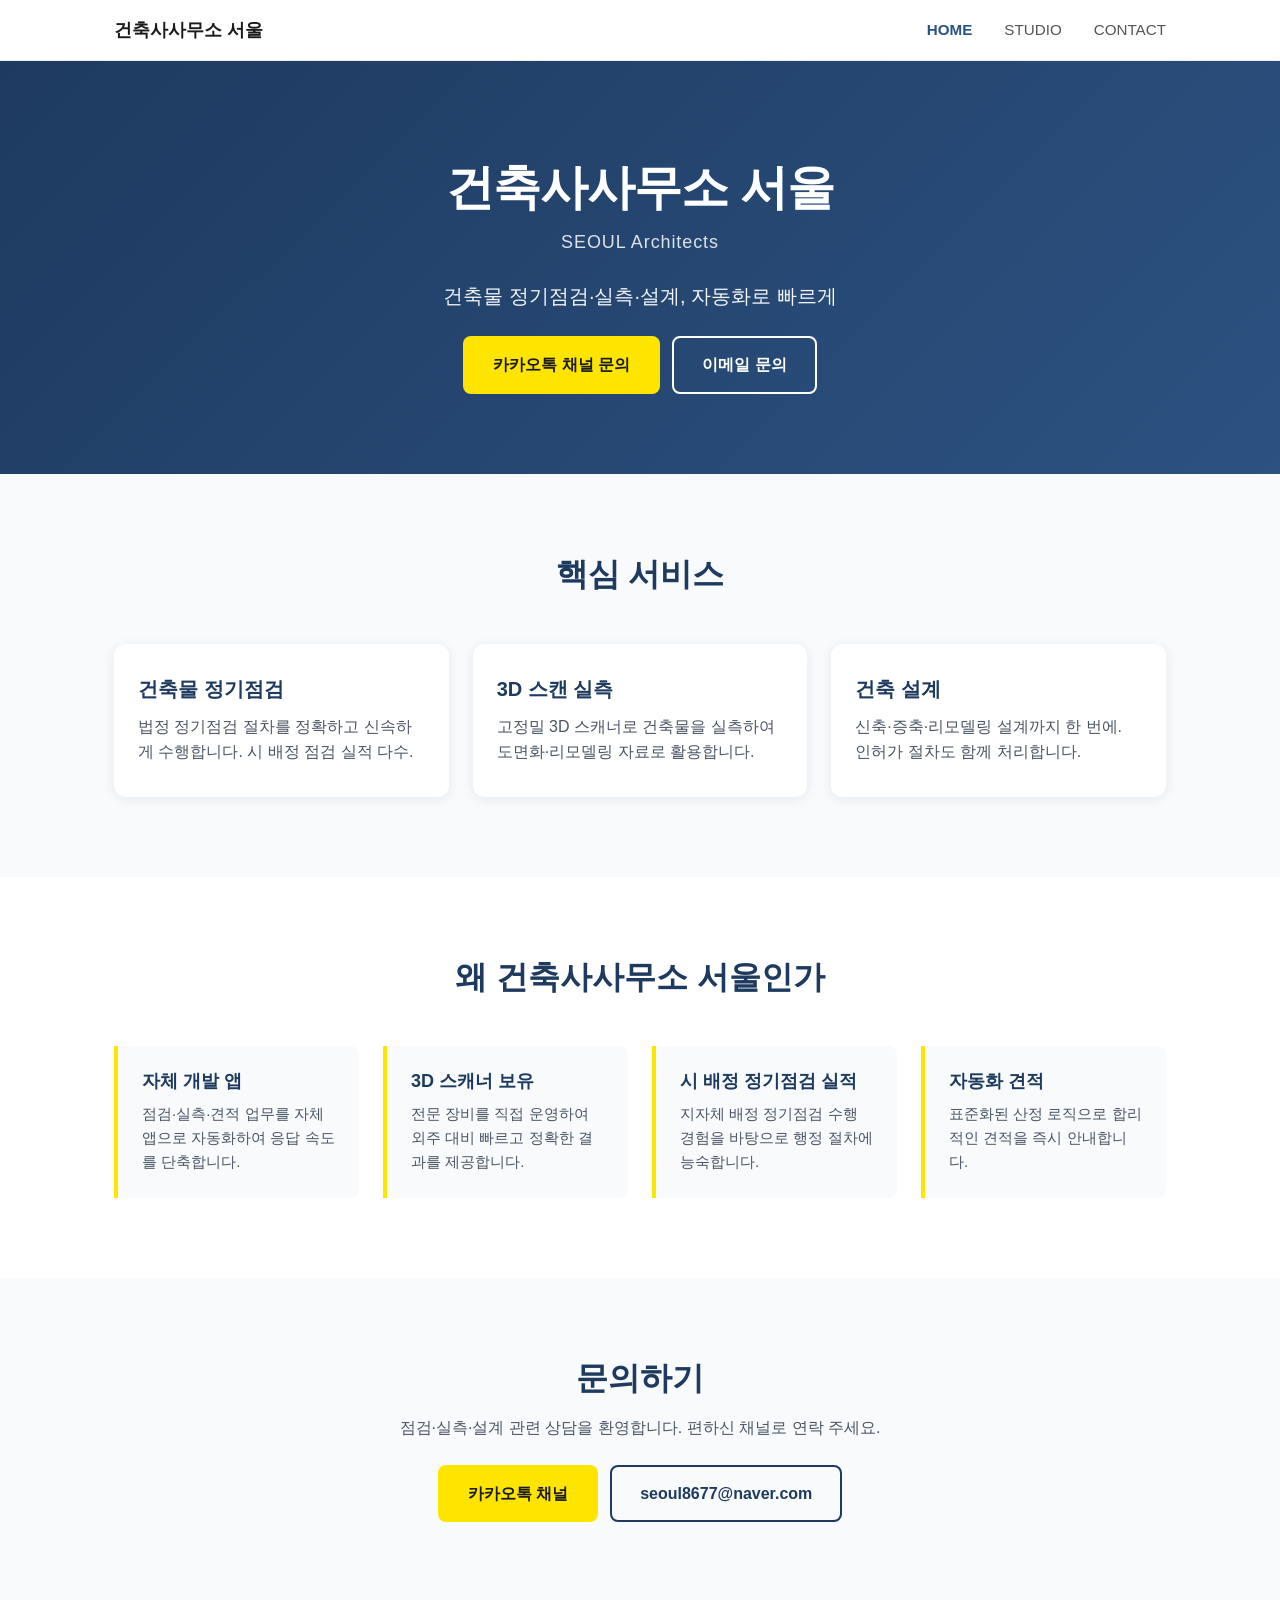
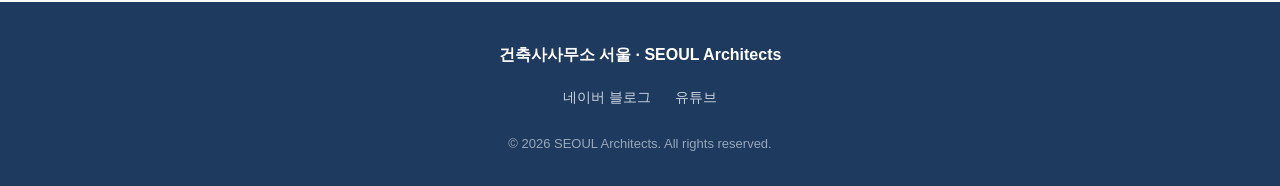
==== index.html @ 5b965e10 "feat: add STUDIO page with placeholder content + top navigation" ====
<!DOCTYPE html>
<html lang="ko">
<head>
  <meta charset="UTF-8">
  <meta name="viewport" content="width=device-width, initial-scale=1.0">
  <meta name="description" content="건축물 정기점검·실측·설계, 자동화로 빠르게. 시 배정 정기점검 전문 건축사사무소.">
  <title>건축사사무소 서울 | 정기점검·실측·설계 전문</title>

  <!-- SEO -->
  <meta name="keywords" content="건축물 정기점검, 3D 스캔 실측, 건축 설계, 도면 복원, 다중이용건축물">
  <meta name="author" content="건축사사무소 서울 (SEOUL Architects)">
  <meta name="robots" content="index, follow">
  <link rel="canonical" href="https://inspection-365.com/">

  <!-- Open Graph (KakaoTalk / Facebook) -->
  <meta property="og:type" content="website">
  <meta property="og:url" content="https://inspection-365.com/">
  <meta property="og:title" content="건축사사무소 서울 | 정기점검·실측·설계 전문">
  <meta property="og:description" content="건축물 정기점검·실측·설계, 자동화로 빠르게. 시 배정 정기점검 전문 건축사사무소.">
  <meta property="og:image" content="https://inspection-365.com/assets/og-image.png">
  <meta property="og:locale" content="ko_KR">
  <meta property="og:site_name" content="건축사사무소 서울">

  <!-- Twitter Card -->
  <meta name="twitter:card" content="summary_large_image">
  <meta name="twitter:title" content="건축사사무소 서울 | 정기점검·실측·설계 전문">
  <meta name="twitter:description" content="건축물 정기점검·실측·설계, 자동화로 빠르게.">
  <meta name="twitter:image" content="https://inspection-365.com/assets/og-image.png">

  <!-- Favicon (placeholder — replace once assets/favicon.png exists) -->
  <link rel="icon" type="image/png" href="/assets/favicon.png">
  <link rel="apple-touch-icon" href="/assets/apple-touch-icon.png">

  <link rel="stylesheet" href="style.css">

  <!-- Structured data: LocalBusiness -->
  <script type="application/ld+json">
  {
    "@context": "https://schema.org",
    "@type": "ProfessionalService",
    "name": "건축사사무소 서울",
    "alternateName": "SEOUL Architects",
    "url": "https://inspection-365.com",
    "email": "seoul8677@naver.com",
    "description": "건축물 정기점검·실측·설계 전문 건축사사무소",
    "serviceType": ["건축물 정기점검", "3D 스캔 실측", "건축 설계"],
    "areaServed": "KR"
  }
  </script>
</head>
<body>

  <!-- 상단 네비게이션 -->
  <nav class="top-nav">
    <div class="container">
      <a href="/" class="brand">건축사사무소 서울</a>
      <ul class="nav-links">
        <li><a href="/" class="active">HOME</a></li>
        <li><a href="/studio.html">STUDIO</a></li>
        <li><a href="#contact">CONTACT</a></li>
      </ul>
    </div>
  </nav>

  <!-- 1. 헤더 + CTA -->
  <header class="hero">
    <div class="container">
      <h1>건축사사무소 서울</h1>
      <p class="subtitle">SEOUL Architects</p>
      <p class="tagline">건축물 정기점검·실측·설계, 자동화로 빠르게</p>
      <div class="cta-group">
        <a href="http://pf.kakao.com/_HvIMX" class="btn btn-kakao" target="_blank" rel="noopener">
          카카오톡 채널 문의
        </a>
        <a href="mailto:seoul8677@naver.com" class="btn btn-outline">
          이메일 문의
        </a>
      </div>
    </div>
  </header>

  <!-- 2. 핵심 서비스 -->
  <section class="services">
    <div class="container">
      <h2>핵심 서비스</h2>
      <div class="grid-3">
        <article class="card">
          <h3>건축물 정기점검</h3>
          <p>법정 정기점검 절차를 정확하고 신속하게 수행합니다. 시 배정 점검 실적 다수.</p>
        </article>
        <article class="card">
          <h3>3D 스캔 실측</h3>
          <p>고정밀 3D 스캐너로 건축물을 실측하여 도면화·리모델링 자료로 활용합니다.</p>
        </article>
        <article class="card">
          <h3>건축 설계</h3>
          <p>신축·증축·리모델링 설계까지 한 번에. 인허가 절차도 함께 처리합니다.</p>
        </article>
      </div>
    </div>
  </section>

  <!-- 3. 차별화 강점 -->
  <section class="strengths">
    <div class="container">
      <h2>왜 건축사사무소 서울인가</h2>
      <div class="grid-4">
        <div class="strength-item">
          <h3>자체 개발 앱</h3>
          <p>점검·실측·견적 업무를 자체 앱으로 자동화하여 응답 속도를 단축합니다.</p>
        </div>
        <div class="strength-item">
          <h3>3D 스캐너 보유</h3>
          <p>전문 장비를 직접 운영하여 외주 대비 빠르고 정확한 결과를 제공합니다.</p>
        </div>
        <div class="strength-item">
          <h3>시 배정 정기점검 실적</h3>
          <p>지자체 배정 정기점검 수행 경험을 바탕으로 행정 절차에 능숙합니다.</p>
        </div>
        <div class="strength-item">
          <h3>자동화 견적</h3>
          <p>표준화된 산정 로직으로 합리적인 견적을 즉시 안내합니다.</p>
        </div>
      </div>
    </div>
  </section>

  <!-- 4. 문의 CTA -->
  <section class="contact">
    <div class="container">
      <h2>문의하기</h2>
      <p>점검·실측·설계 관련 상담을 환영합니다. 편하신 채널로 연락 주세요.</p>
      <div class="cta-group">
        <a href="http://pf.kakao.com/_HvIMX" class="btn btn-kakao" target="_blank" rel="noopener">
          카카오톡 채널
        </a>
        <a href="mailto:seoul8677@naver.com" class="btn btn-outline-dark">
          seoul8677@naver.com
        </a>
      </div>
    </div>
  </section>

  <!-- 5. 푸터 -->
  <footer class="site-footer">
    <div class="container">
      <p class="footer-brand">건축사사무소 서울 · SEOUL Architects</p>
      <ul class="footer-links">
        <li><a href="https://blog.naver.com/flyinge" target="_blank" rel="noopener">네이버 블로그</a></li>
        <li><a href="https://www.youtube.com/@seoul-g5r" target="_blank" rel="noopener">유튜브</a></li>
      </ul>
      <p class="copyright">&copy; 2026 SEOUL Architects. All rights reserved.</p>
    </div>
  </footer>

</body>
</html>
---- style.css ----
/* ===== Reset & Base ===== */
*, *::before, *::after { box-sizing: border-box; }

html, body {
  margin: 0;
  padding: 0;
}

body {
  font-family: -apple-system, BlinkMacSystemFont, "Segoe UI", "Noto Sans KR",
               "Malgun Gothic", "맑은 고딕", Roboto, sans-serif;
  line-height: 1.6;
  color: #1f2937;
  background: #ffffff;
  -webkit-font-smoothing: antialiased;
}

img { max-width: 100%; display: block; }

a { color: inherit; text-decoration: none; }

h1, h2, h3 { margin: 0 0 0.5em; line-height: 1.3; font-weight: 700; }

p { margin: 0 0 1em; }

.container {
  max-width: 1100px;
  margin: 0 auto;
  padding: 0 24px;
}

/* ===== Buttons ===== */
.btn {
  display: inline-block;
  padding: 14px 28px;
  border-radius: 8px;
  font-size: 16px;
  font-weight: 600;
  transition: transform 0.15s ease, box-shadow 0.15s ease, background 0.15s ease;
  border: 2px solid transparent;
  cursor: pointer;
}

.btn:hover { transform: translateY(-2px); box-shadow: 0 6px 16px rgba(0,0,0,0.15); }

.btn-kakao {
  background: #fee500;
  color: #191919;
}

.btn-outline {
  background: transparent;
  color: #ffffff;
  border-color: #ffffff;
}

.btn-outline:hover { background: rgba(255,255,255,0.1); }

.btn-outline-dark {
  background: transparent;
  color: #1e3a5f;
  border-color: #1e3a5f;
}

.btn-outline-dark:hover { background: #1e3a5f; color: #ffffff; }

.cta-group {
  display: flex;
  gap: 12px;
  flex-wrap: wrap;
  margin-top: 24px;
}

/* ===== 1. Hero ===== */
.hero {
  background: linear-gradient(135deg, #1e3a5f 0%, #2c5282 100%);
  color: #ffffff;
  padding: 96px 0 80px;
  text-align: center;
}

.hero h1 {
  font-size: 48px;
  letter-spacing: -0.02em;
  margin-bottom: 8px;
}

.hero .subtitle {
  font-size: 18px;
  opacity: 0.85;
  letter-spacing: 0.05em;
  margin-bottom: 24px;
}

.hero .tagline {
  font-size: 20px;
  font-weight: 400;
  opacity: 0.95;
  max-width: 640px;
  margin: 0 auto 8px;
}

.hero .cta-group { justify-content: center; }

/* ===== 2. Services ===== */
.services {
  padding: 80px 0;
  background: #f8fafc;
}

.services h2 {
  font-size: 32px;
  text-align: center;
  margin-bottom: 48px;
  color: #1e3a5f;
}

.grid-3 {
  display: grid;
  grid-template-columns: repeat(3, 1fr);
  gap: 24px;
}

.card {
  background: #ffffff;
  padding: 32px 24px;
  border-radius: 12px;
  box-shadow: 0 2px 12px rgba(30, 58, 95, 0.08);
  transition: transform 0.2s ease, box-shadow 0.2s ease;
}

.card:hover {
  transform: translateY(-4px);
  box-shadow: 0 8px 24px rgba(30, 58, 95, 0.15);
}

.card h3 {
  font-size: 20px;
  color: #1e3a5f;
  margin-bottom: 12px;
}

.card p { margin: 0; color: #4b5563; }

/* ===== 3. Strengths ===== */
.strengths {
  padding: 80px 0;
  background: #ffffff;
}

.strengths h2 {
  font-size: 32px;
  text-align: center;
  margin-bottom: 48px;
  color: #1e3a5f;
}

.grid-4 {
  display: grid;
  grid-template-columns: repeat(4, 1fr);
  gap: 24px;
}

.strength-item {
  padding: 24px;
  border-left: 4px solid #fee500;
  background: #f8fafc;
  border-radius: 0 8px 8px 0;
}

.strength-item h3 {
  font-size: 18px;
  color: #1e3a5f;
  margin-bottom: 8px;
}

.strength-item p { margin: 0; color: #4b5563; font-size: 15px; }

/* ===== 4. Contact ===== */
.contact {
  padding: 80px 0;
  background: #f8fafc;
  text-align: center;
}

.contact h2 {
  font-size: 32px;
  color: #1e3a5f;
  margin-bottom: 16px;
}

.contact p { color: #4b5563; max-width: 520px; margin: 0 auto; }

.contact .cta-group { justify-content: center; }

/* ===== 5. Footer ===== */
.site-footer {
  background: #1e3a5f;
  color: #cbd5e1;
  padding: 40px 0 32px;
  text-align: center;
}

.footer-brand {
  font-weight: 600;
  color: #ffffff;
  margin-bottom: 16px;
}

.footer-links {
  list-style: none;
  padding: 0;
  margin: 0 0 24px;
  display: flex;
  justify-content: center;
  gap: 24px;
  flex-wrap: wrap;
}

.footer-links a {
  color: #cbd5e1;
  font-size: 14px;
  transition: color 0.15s ease;
}

.footer-links a:hover { color: #fee500; }

.copyright {
  font-size: 13px;
  margin: 0;
  opacity: 0.7;
}

/* ===== Responsive (≤768px) ===== */
@media (max-width: 768px) {
  .hero { padding: 72px 0 64px; }
  .hero h1 { font-size: 34px; }
  .hero .tagline { font-size: 17px; }

  .services, .strengths, .contact { padding: 56px 0; }
  .services h2, .strengths h2, .contact h2 { font-size: 26px; margin-bottom: 32px; }

  .grid-3, .grid-4 { grid-template-columns: 1fr; gap: 16px; }

  .btn { padding: 12px 22px; font-size: 15px; }

  .cta-group { flex-direction: column; align-items: center; }
  .cta-group .btn { width: 100%; max-width: 320px; text-align: center; }
}

/* ===== 상단 네비게이션 (HOME / STUDIO / CONTACT) ===== */
.top-nav {
    background: white;
    border-bottom: 1px solid #eee;
    padding: 16px 0;
    position: sticky;
    top: 0;
    z-index: 100;
}

.top-nav .container {
    display: flex;
    justify-content: space-between;
    align-items: center;
}

.top-nav .brand {
    font-weight: 700;
    color: #1a1a1a;
    text-decoration: none;
    font-size: 1.1rem;
}

.nav-links {
    display: flex;
    list-style: none;
    gap: 32px;
    margin: 0;
    padding: 0;
}

.nav-links a {
    color: #555;
    text-decoration: none;
    font-size: 0.95rem;
    transition: color 0.2s;
}

.nav-links a:hover, .nav-links a.active {
    color: #2c5282;
    font-weight: 600;
}

/* ===== STUDIO 페이지 헤더 ===== */
.page-header {
    background: linear-gradient(135deg, #1e3a5f 0%, #2c5282 100%);
    color: white;
    padding: 80px 0 60px;
    text-align: center;
}

.page-header h1 {
    font-size: 2.5rem;
    letter-spacing: 0.05em;
    margin-bottom: 12px;
}

.page-header .subtitle {
    font-size: 1.1rem;
    opacity: 0.9;
}

/* ===== STUDIO 섹션 공통 ===== */
.studio-intro,
.profile-section,
.certifications-section,
.registration-section,
.equipment-section,
.record-section {
    padding: 60px 0;
}

.equipment-section.highlight-section {
    background: #f0f4f8;
}

.section-intro {
    text-align: center;
    color: #555;
    margin-bottom: 32px;
}

/* ===== 자리표시자 ===== */
.placeholder-block {
    background: #fff8e1;
    border-left: 4px solid #ffd700;
    padding: 16px 24px;
    color: #555;
    font-style: italic;
}

.photo-placeholder {
    width: 200px;
    height: 200px;
    background: #eee;
    border: 2px dashed #999;
    border-radius: 8px;
    display: flex;
    align-items: center;
    justify-content: center;
    color: #888;
    font-size: 0.9rem;
    text-align: center;
}

.note-text {
    margin-top: 24px;
    font-size: 0.875rem;
    color: #888;
    text-align: center;
}

/* ===== 프로필 그리드 ===== */
.profile-grid {
    display: grid;
    grid-template-columns: 200px 1fr;
    gap: 40px;
    align-items: start;
}

@media (max-width: 768px) {
    .profile-grid {
        grid-template-columns: 1fr;
    }
    .photo-placeholder {
        margin: 0 auto;
    }
}

/* ===== 정보 테이블 ===== */
.info-table {
    width: 100%;
    border-collapse: collapse;
}

.info-table th,
.info-table td {
    padding: 14px 16px;
    text-align: left;
    border-bottom: 1px solid #eee;
    vertical-align: top;
}

.info-table th {
    width: 30%;
    background: #fafafa;
    font-weight: 600;
    color: #444;
}

.info-table td {
    color: #1a1a1a;
}

.info-table a {
    color: #2c5282;
    text-decoration: none;
}

.info-table a:hover {
    text-decoration: underline;
}

/* ===== 자격증 리스트 ===== */
.cert-list {
    list-style: none;
    padding: 0;
    max-width: 700px;
    margin: 0 auto;
}

.cert-list li {
    display: flex;
    justify-content: space-between;
    padding: 14px 16px;
    border-bottom: 1px solid #eee;
}

.cert-name {
    color: #1a1a1a;
    font-weight: 500;
}

.cert-number {
    color: #777;
    font-size: 0.9rem;
    font-family: monospace;
}

/* ===== 장비 그리드 ===== */
.equipment-grid {
    display: grid;
    grid-template-columns: repeat(auto-fit, minmax(240px, 1fr));
    gap: 20px;
    margin-top: 32px;
}

.equipment-card {
    background: white;
    padding: 28px;
    border-radius: 8px;
    border: 1px solid #e0e8f0;
}

.equipment-card h3 {
    color: #2c5282;
    font-size: 1.1rem;
    margin-bottom: 12px;
}

.equipment-card p {
    color: #555;
    font-size: 0.95rem;
    line-height: 1.6;
}

/* ===== 점검 실적 ===== */
.record-grid {
    display: grid;
    grid-template-columns: repeat(auto-fit, minmax(200px, 1fr));
    gap: 20px;
    margin: 32px 0;
}

.record-card {
    background: #f0f4f8;
    padding: 32px;
    border-radius: 8px;
    text-align: center;
    display: flex;
    flex-direction: column;
    gap: 8px;
}

.record-number {
    font-size: 1.75rem;
    font-weight: 700;
    color: #2c5282;
}

.record-label {
    color: #555;
    font-size: 0.95rem;
}

/* ===== STUDIO CTA 섹션 ===== */
.cta-section {
    padding: 80px 0;
    background: #1e3a5f;
    color: white;
    text-align: center;
}

.cta-section h2 {
    color: white;
}

.cta-section p {
    margin-bottom: 32px;
    opacity: 0.9;
}

.cta-buttons {
    display: flex;
    gap: 16px;
    justify-content: center;
    flex-wrap: wrap;
}

/* ===== 모바일 반응형 보강 ===== */
@media (max-width: 768px) {
    .top-nav .container {
        flex-direction: column;
        gap: 12px;
    }
    .nav-links {
        gap: 20px;
    }
    .info-table th {
        width: 35%;
    }
    .page-header h1 {
        font-size: 1.75rem;
    }
}
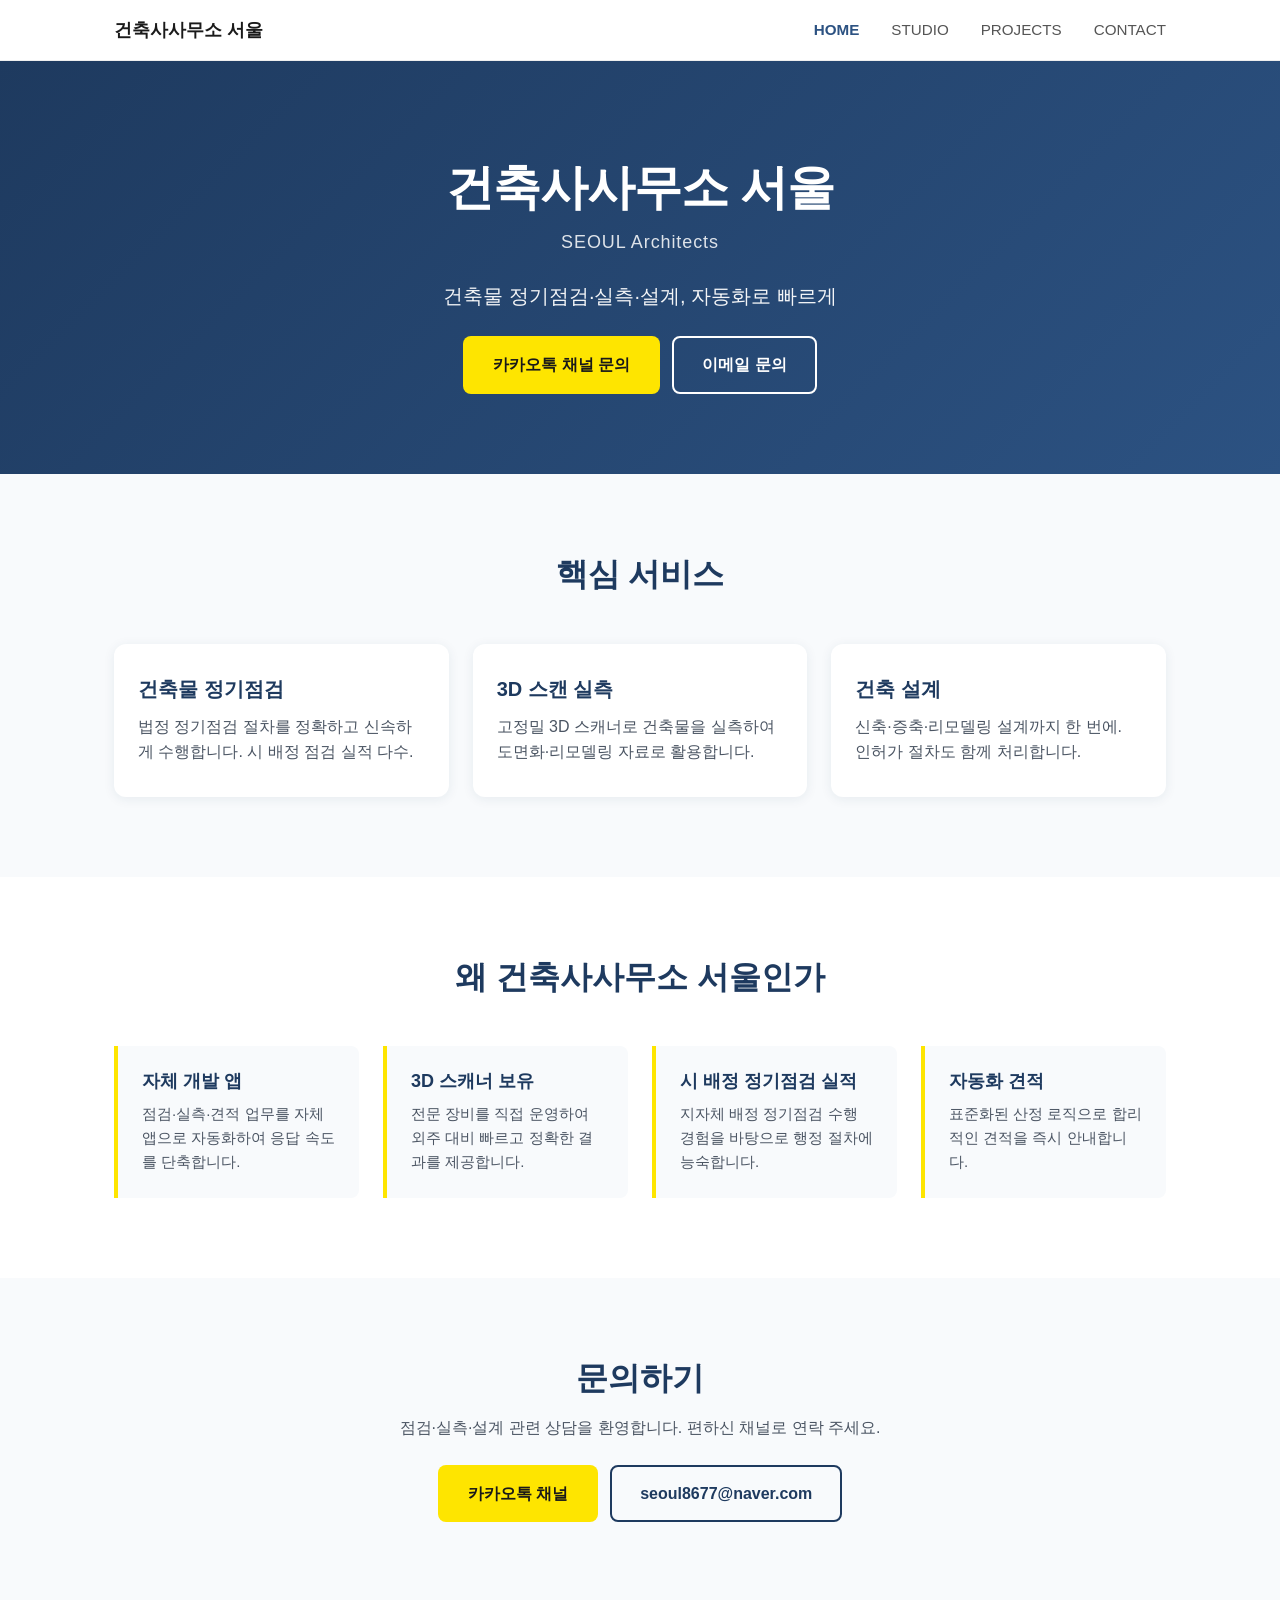
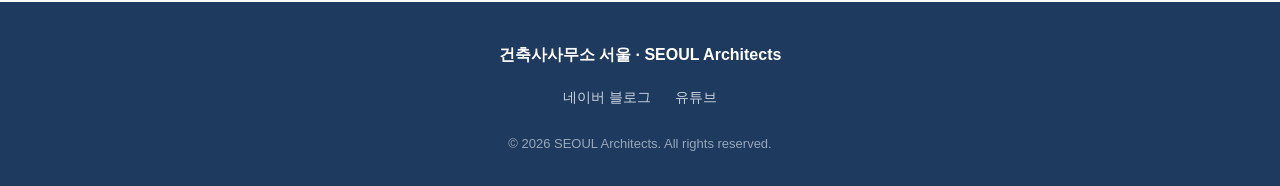
==== commit e29fecc1: "feat: add PROJECTS page with YUUA-style category filter and grid gallery" ====
--- a/index.html
+++ b/index.html
@@ -57,6 +57,7 @@
       <ul class="nav-links">
         <li><a href="/" class="active">HOME</a></li>
         <li><a href="/studio.html">STUDIO</a></li>
+        <li><a href="/projects.html">PROJECTS</a></li>
         <li><a href="#contact">CONTACT</a></li>
       </ul>
     </div>
--- a/style.css
+++ b/style.css
@@ -533,3 +533,167 @@
         font-size: 1.75rem;
     }
 }
+
+/* ============================================== */
+/* PROJECTS 페이지 (YUUA 스타일) */
+/* ============================================== */
+
+.projects-page {
+    max-width: 1200px;
+    margin: 0 auto;
+    padding: 60px 24px 80px;
+}
+
+/* 페이지 타이틀 */
+.projects-page .headline {
+    font-size: 2rem;
+    font-weight: 400;
+    letter-spacing: 0.1em;
+    color: #1a1a1a;
+    margin-bottom: 40px;
+    text-align: center;
+}
+
+/* 카테고리 필터 */
+#item {
+    margin-bottom: 48px;
+    border-top: 1px solid #ddd;
+    border-bottom: 1px solid #ddd;
+    padding: 16px 0;
+}
+
+#item > div {
+    display: none; /* 모바일에서만 보임 */
+    padding: 8px 16px;
+    cursor: pointer;
+    color: #888;
+    font-size: 0.9rem;
+}
+
+#item > div span::after {
+    content: " ▼";
+    font-size: 0.7rem;
+    margin-left: 4px;
+}
+
+#item > div span.open::after {
+    content: " ▲";
+}
+
+#item ul {
+    list-style: none;
+    margin: 0;
+    padding: 0;
+    display: flex;
+    flex-wrap: wrap;
+    gap: 4px 24px;
+    justify-content: center;
+}
+
+#item ul li {
+    cursor: pointer;
+}
+
+#item ul li span {
+    color: #888;
+    font-size: 0.95rem;
+    transition: color 0.2s;
+    padding: 4px 0;
+    display: inline-block;
+}
+
+#item ul li span:hover {
+    color: #1a1a1a;
+}
+
+#item ul li span.current {
+    color: #1a1a1a;
+    font-weight: 600;
+    border-bottom: 2px solid #1a1a1a;
+}
+
+/* 프로젝트 그리드 */
+#case {
+    display: grid;
+    grid-template-columns: repeat(3, 1fr);
+    gap: 24px;
+}
+
+#case figure {
+    margin: 0;
+    overflow: hidden;
+}
+
+#case figure a {
+    display: block;
+    text-decoration: none;
+    color: inherit;
+}
+
+#case figure img {
+    width: 100%;
+    height: 240px;
+    object-fit: cover;
+    transition: opacity 0.3s, transform 0.3s;
+    background: #f0f4f8;
+}
+
+#case figure:hover img {
+    opacity: 0.85;
+    transform: scale(1.02);
+}
+
+#case figure figcaption {
+    padding: 12px 4px 0;
+}
+
+#case figure figcaption p {
+    margin: 0;
+    color: #1a1a1a;
+    font-size: 0.95rem;
+    font-weight: 500;
+}
+
+/* 모바일 반응형 */
+@media (max-width: 1024px) {
+    #case {
+        grid-template-columns: repeat(2, 1fr);
+    }
+}
+
+@media (max-width: 768px) {
+    .projects-page {
+        padding: 40px 16px 60px;
+    }
+
+    .projects-page .headline {
+        font-size: 1.5rem;
+    }
+
+    /* 모바일에서 카테고리 토글 가능하게 */
+    #item > div {
+        display: block;
+        text-align: center;
+    }
+
+    #item ul {
+        display: none;
+        flex-direction: column;
+        gap: 0;
+        padding-top: 12px;
+    }
+
+    #item ul li {
+        text-align: center;
+        padding: 8px 0;
+    }
+
+    #case {
+        grid-template-columns: 1fr;
+        gap: 32px;
+    }
+
+    #case figure img {
+        height: 280px;
+    }
+}
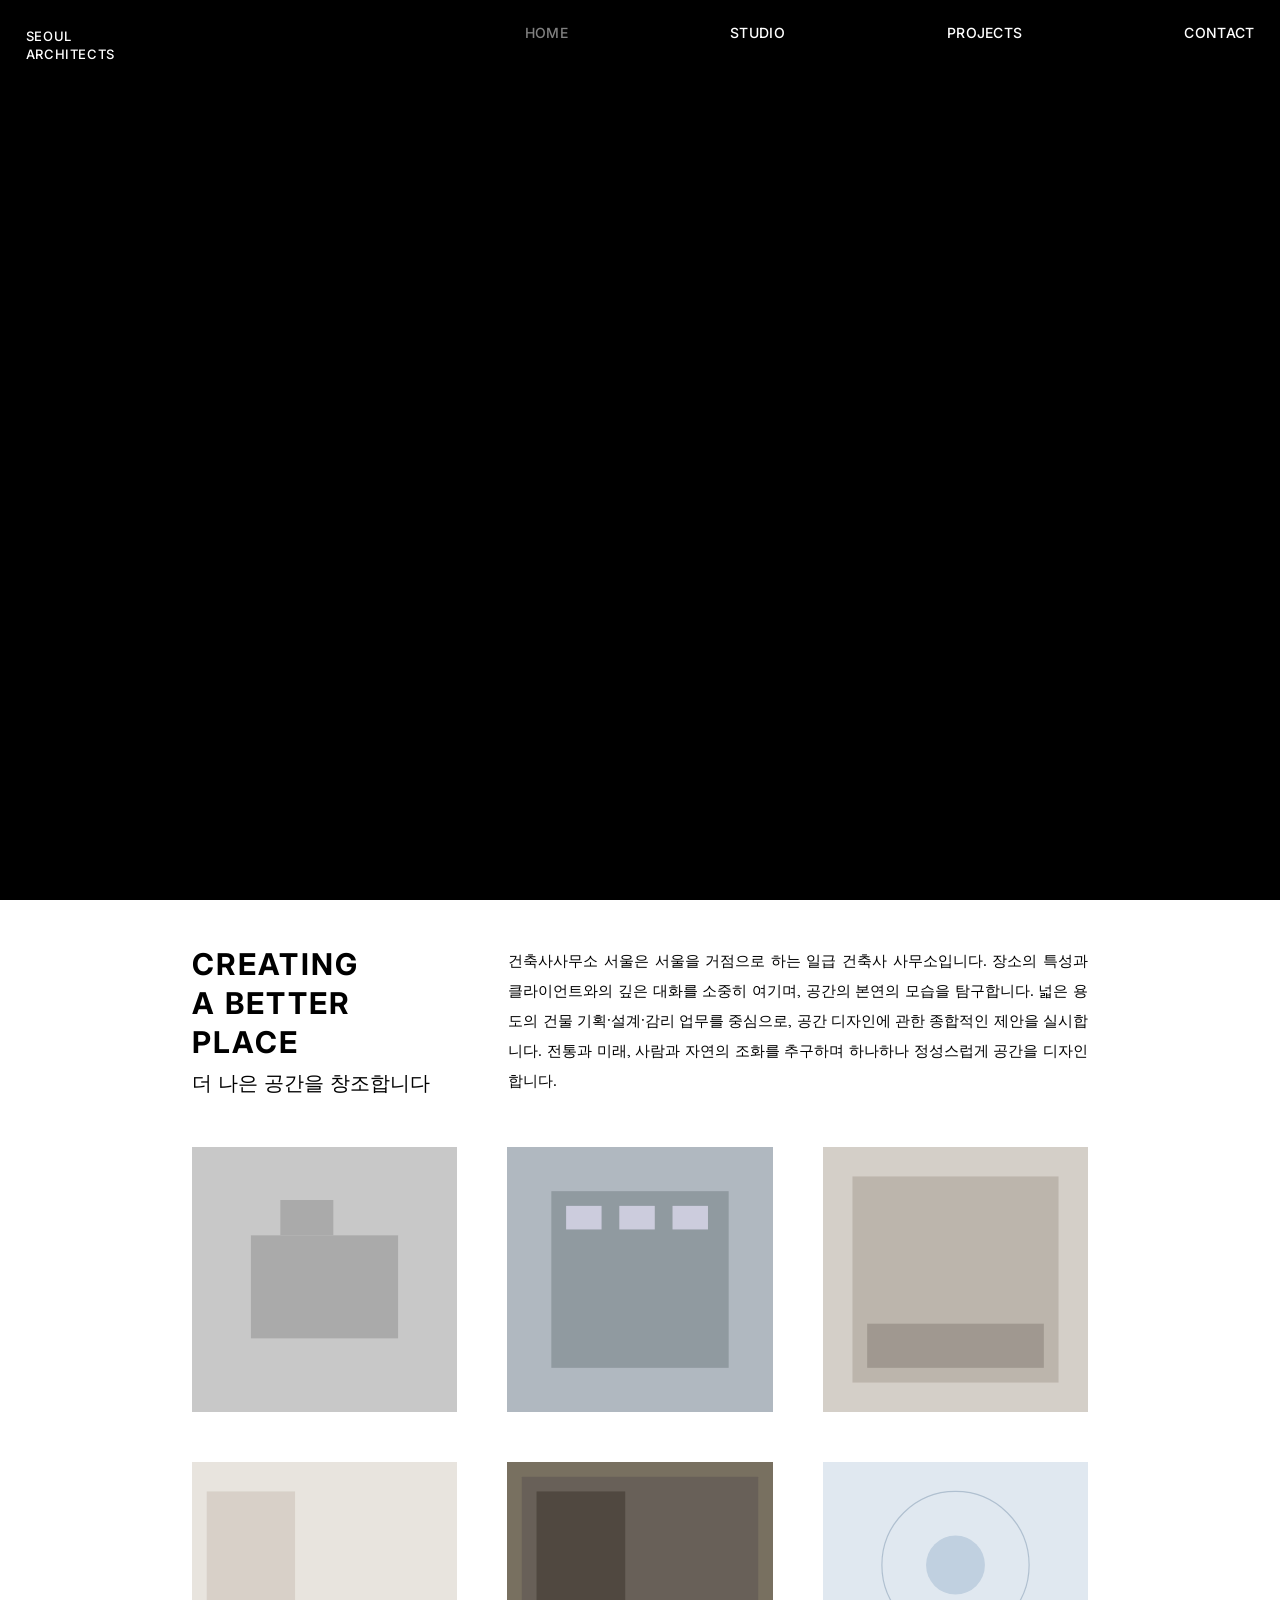
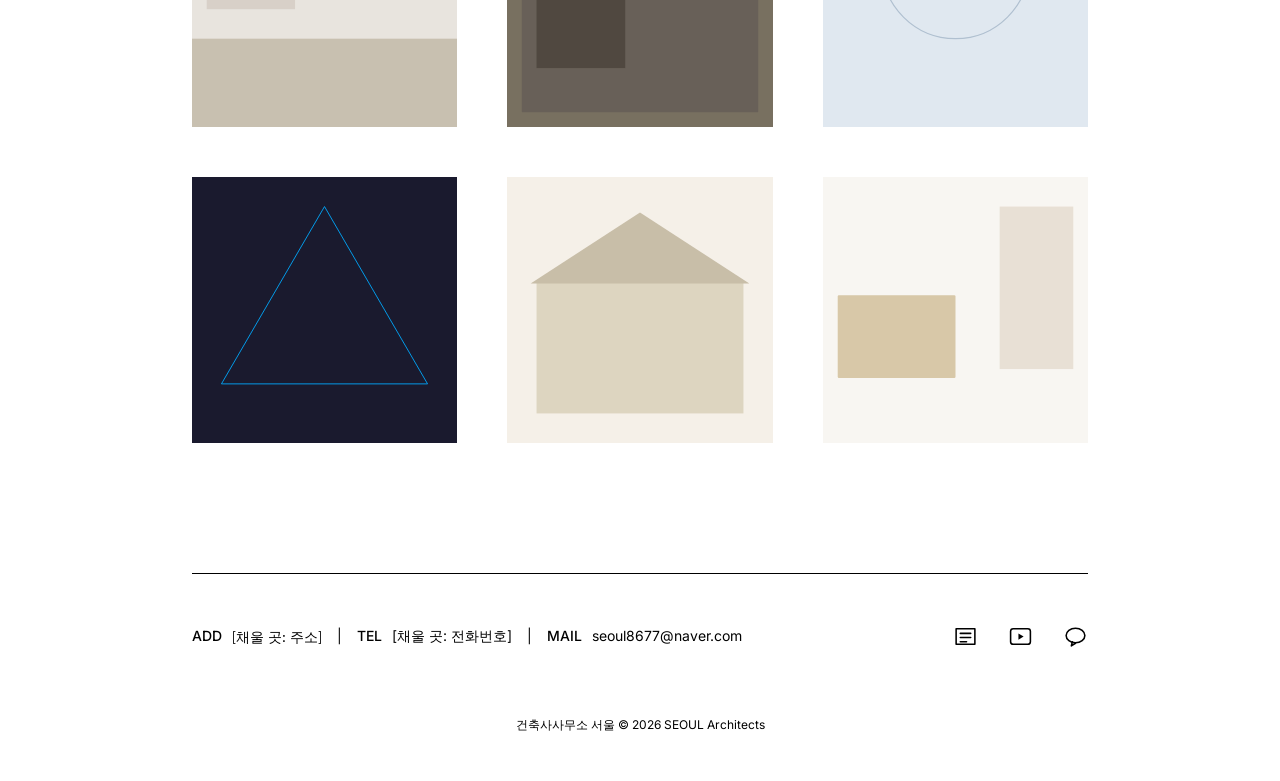
==== commit 0d8a185f: "feat: apply YUUA-style design system across all pages - Replace dark navy theme with YUUA-style B/W " ====
--- a/index.html
+++ b/index.html
@@ -3,156 +3,177 @@
 <head>
   <meta charset="UTF-8">
   <meta name="viewport" content="width=device-width, initial-scale=1.0">
-  <meta name="description" content="건축물 정기점검·실측·설계, 자동화로 빠르게. 시 배정 정기점검 전문 건축사사무소.">
-  <title>건축사사무소 서울 | 정기점검·실측·설계 전문</title>
-
-  <!-- SEO -->
-  <meta name="keywords" content="건축물 정기점검, 3D 스캔 실측, 건축 설계, 도면 복원, 다중이용건축물">
-  <meta name="author" content="건축사사무소 서울 (SEOUL Architects)">
-  <meta name="robots" content="index, follow">
+  <title>건축사사무소 서울 | SEOUL Architects</title>
+  <meta name="description" content="건축사사무소 서울은 정기점검·실측·설계 전문 사무소입니다. 자체 개발 앱과 3D 스캐너를 활용한 빠르고 정확한 서비스.">
   <link rel="canonical" href="https://inspection-365.com/">
 
-  <!-- Open Graph (KakaoTalk / Facebook) -->
+  <!-- Open Graph -->
   <meta property="og:type" content="website">
   <meta property="og:url" content="https://inspection-365.com/">
-  <meta property="og:title" content="건축사사무소 서울 | 정기점검·실측·설계 전문">
-  <meta property="og:description" content="건축물 정기점검·실측·설계, 자동화로 빠르게. 시 배정 정기점검 전문 건축사사무소.">
-  <meta property="og:image" content="https://inspection-365.com/assets/og-image.png">
+  <meta property="og:title" content="건축사사무소 서울 | SEOUL Architects">
+  <meta property="og:description" content="정기점검·실측·설계 전문 건축사사무소.">
   <meta property="og:locale" content="ko_KR">
-  <meta property="og:site_name" content="건축사사무소 서울">
 
-  <!-- Twitter Card -->
-  <meta name="twitter:card" content="summary_large_image">
-  <meta name="twitter:title" content="건축사사무소 서울 | 정기점검·실측·설계 전문">
-  <meta name="twitter:description" content="건축물 정기점검·실측·설계, 자동화로 빠르게.">
-  <meta name="twitter:image" content="https://inspection-365.com/assets/og-image.png">
-
-  <!-- Favicon (placeholder — replace once assets/favicon.png exists) -->
-  <link rel="icon" type="image/png" href="/assets/favicon.png">
-  <link rel="apple-touch-icon" href="/assets/apple-touch-icon.png">
-
+  <link rel="preconnect" href="https://fonts.googleapis.com">
+  <link rel="preconnect" href="https://fonts.gstatic.com" crossorigin>
+  <link href="https://fonts.googleapis.com/css2?family=Inter:wght@400;500;700&family=Zen+Kaku+Gothic+New:wght@400;500&display=swap" rel="stylesheet">
   <link rel="stylesheet" href="style.css">
-
-  <!-- Structured data: LocalBusiness -->
-  <script type="application/ld+json">
-  {
-    "@context": "https://schema.org",
-    "@type": "ProfessionalService",
-    "name": "건축사사무소 서울",
-    "alternateName": "SEOUL Architects",
-    "url": "https://inspection-365.com",
-    "email": "seoul8677@naver.com",
-    "description": "건축물 정기점검·실측·설계 전문 건축사사무소",
-    "serviceType": ["건축물 정기점검", "3D 스캔 실측", "건축 설계"],
-    "areaServed": "KR"
-  }
-  </script>
 </head>
 <body>
 
-  <!-- 상단 네비게이션 -->
-  <nav class="top-nav">
-    <div class="container">
-      <a href="/" class="brand">건축사사무소 서울</a>
-      <ul class="nav-links">
-        <li><a href="/" class="active">HOME</a></li>
-        <li><a href="/studio.html">STUDIO</a></li>
-        <li><a href="/projects.html">PROJECTS</a></li>
+  <ul id="slider">
+    <li><span style="background-image:url('assets/slides/slide01.svg');"></span></li>
+    <li><span style="background-image:url('assets/slides/slide02.svg');"></span></li>
+    <li><span style="background-image:url('assets/slides/slide03.svg');"></span></li>
+    <li><span style="background-image:url('assets/slides/slide04.svg');"></span></li>
+    <li><span style="background-image:url('assets/slides/slide05.svg');"></span></li>
+  </ul>
+
+  <div id="logo">
+    <a href="index.html">SEOUL<br>Architects</a>
+  </div>
+
+  <button id="trigger" aria-label="메뉴 열기">
+    <span></span><span></span><span></span>
+  </button>
+
+  <header>
+    <nav id="gnav">
+      <ul>
+        <li><a href="index.html" class="nav-current">HOME</a></li>
+        <li><a href="studio.html">STUDIO</a></li>
+        <li><a href="projects.html">PROJECTS</a></li>
         <li><a href="#contact">CONTACT</a></li>
       </ul>
+    </nav>
+  </header>
+
+  <div id="outline">
+
+    <div id="tagline">
+      <h2>
+        CREATING<br>
+        A BETTER PLACE
+        <span>더 나은 공간을 창조합니다</span>
+      </h2>
+      <p>
+        건축사사무소 서울은 서울을 거점으로 하는 일급 건축사 사무소입니다.
+        장소의 특성과 클라이언트와의 깊은 대화를 소중히 여기며,
+        공간의 본연의 모습을 탐구합니다.
+        넓은 용도의 건물 기획·설계·감리 업무를 중심으로,
+        공간 디자인에 관한 종합적인 제안을 실시합니다.
+        전통과 미래, 사람과 자연의 조화를 추구하며
+        하나하나 정성스럽게 공간을 디자인합니다.
+      </p>
     </div>
-  </nav>
 
-  <!-- 1. 헤더 + CTA -->
-  <header class="hero">
-    <div class="container">
-      <h1>건축사사무소 서울</h1>
-      <p class="subtitle">SEOUL Architects</p>
-      <p class="tagline">건축물 정기점검·실측·설계, 자동화로 빠르게</p>
-      <div class="cta-group">
-        <a href="http://pf.kakao.com/_HvIMX" class="btn btn-kakao" target="_blank" rel="noopener">
-          카카오톡 채널 문의
+    <div id="case">
+      <figure>
+        <a href="projects.html">
+          <img src="data:image/svg+xml,%3Csvg xmlns='http://www.w3.org/2000/svg' width='900' height='900' viewBox='0 0 900 900'%3E%3Crect width='900' height='900' fill='%23c8c8c8'/%3E%3Crect x='200' y='300' width='500' height='350' fill='%23aaa'/%3E%3Crect x='300' y='180' width='180' height='120' fill='%23aaa'/%3E%3C/svg%3E" alt="단독주택 프로젝트 01">
+          <figcaption>단독주택 프로젝트 01</figcaption>
         </a>
-        <a href="mailto:seoul8677@naver.com" class="btn btn-outline">
-          이메일 문의
+      </figure>
+      <figure>
+        <a href="projects.html">
+          <img src="data:image/svg+xml,%3Csvg xmlns='http://www.w3.org/2000/svg' width='900' height='900' viewBox='0 0 900 900'%3E%3Crect width='900' height='900' fill='%23b0b8c0'/%3E%3Crect x='150' y='150' width='600' height='600' fill='%23909aa0'/%3E%3Crect x='200' y='200' width='120' height='80' fill='%23ccd'/%3E%3Crect x='380' y='200' width='120' height='80' fill='%23ccd'/%3E%3Crect x='560' y='200' width='120' height='80' fill='%23ccd'/%3E%3C/svg%3E" alt="공동주택 프로젝트 01">
+          <figcaption>공동주택 프로젝트 01</figcaption>
         </a>
+      </figure>
+      <figure>
+        <a href="projects.html">
+          <img src="data:image/svg+xml,%3Csvg xmlns='http://www.w3.org/2000/svg' width='900' height='900' viewBox='0 0 900 900'%3E%3Crect width='900' height='900' fill='%23d4cfc8'/%3E%3Crect x='100' y='100' width='700' height='700' fill='%23bcb5ac'/%3E%3Crect x='150' y='600' width='600' height='150' fill='%23a09890'/%3E%3C/svg%3E" alt="근린생활시설 01">
+          <figcaption>근린생활시설 01</figcaption>
+        </a>
+      </figure>
+      <figure>
+        <a href="projects.html">
+          <img src="data:image/svg+xml,%3Csvg xmlns='http://www.w3.org/2000/svg' width='900' height='900' viewBox='0 0 900 900'%3E%3Crect width='900' height='900' fill='%23e8e4de'/%3E%3Crect x='0' y='600' width='900' height='300' fill='%23c8c0b0'/%3E%3Crect x='50' y='100' width='300' height='400' fill='%23d8d0c8'/%3E%3C/svg%3E" alt="인테리어 프로젝트 01">
+          <figcaption>인테리어 프로젝트 01</figcaption>
+        </a>
+      </figure>
+      <figure>
+        <a href="projects.html">
+          <img src="data:image/svg+xml,%3Csvg xmlns='http://www.w3.org/2000/svg' width='900' height='900' viewBox='0 0 900 900'%3E%3Crect width='900' height='900' fill='%23787060'/%3E%3Crect x='50' y='50' width='800' height='800' fill='%23686058' rx='2'/%3E%3Crect x='100' y='100' width='300' height='600' fill='%23504840'/%3E%3C/svg%3E" alt="리모델링 프로젝트 01">
+          <figcaption>리모델링 프로젝트 01</figcaption>
+        </a>
+      </figure>
+      <figure>
+        <a href="projects.html">
+          <img src="data:image/svg+xml,%3Csvg xmlns='http://www.w3.org/2000/svg' width='900' height='900' viewBox='0 0 900 900'%3E%3Crect width='900' height='900' fill='%23e0e8f0'/%3E%3Ccircle cx='450' cy='350' r='250' fill='none' stroke='%23b0c0d0' stroke-width='4'/%3E%3Ccircle cx='450' cy='350' r='100' fill='%23c0d0e0'/%3E%3C/svg%3E" alt="정기점검 프로젝트 01">
+          <figcaption>정기점검 프로젝트 01</figcaption>
+        </a>
+      </figure>
+      <figure>
+        <a href="projects.html">
+          <img src="data:image/svg+xml,%3Csvg xmlns='http://www.w3.org/2000/svg' width='900' height='900' viewBox='0 0 900 900'%3E%3Crect width='900' height='900' fill='%231a1a2e'/%3E%3Cpolygon points='450,100 800,700 100,700' fill='none' stroke='%2300aaff' stroke-width='3'/%3E%3C/svg%3E" alt="3D스캔 프로젝트 01">
+          <figcaption>3D스캔 프로젝트 01</figcaption>
+        </a>
+      </figure>
+      <figure>
+        <a href="projects.html">
+          <img src="data:image/svg+xml,%3Csvg xmlns='http://www.w3.org/2000/svg' width='900' height='900' viewBox='0 0 900 900'%3E%3Crect width='900' height='900' fill='%23f5f0e8'/%3E%3Crect x='100' y='350' width='700' height='450' fill='%23ddd5c0'/%3E%3Cpolygon points='80,360 450,120 820,360' fill='%23c8bea8'/%3E%3C/svg%3E" alt="단독주택 프로젝트 02">
+          <figcaption>단독주택 프로젝트 02</figcaption>
+        </a>
+      </figure>
+      <figure>
+        <a href="projects.html">
+          <img src="data:image/svg+xml,%3Csvg xmlns='http://www.w3.org/2000/svg' width='900' height='900' viewBox='0 0 900 900'%3E%3Crect width='900' height='900' fill='%23f8f6f2'/%3E%3Crect x='600' y='100' width='250' height='550' fill='%23e8e0d5'/%3E%3Crect x='50' y='400' width='400' height='280' fill='%23d8c8a8' rx='4'/%3E%3C/svg%3E" alt="인테리어 프로젝트 02">
+          <figcaption>인테리어 프로젝트 02</figcaption>
+        </a>
+      </figure>
+    </div>
+
+  </div>
+
+  <footer id="contact">
+    <div id="inner">
+      <address>
+        <dl>
+          <dt>ADD</dt>
+          <dd><span>[채울 곳: 주소]</span></dd>
+        </dl>
+        <dl>
+          <dt>TEL</dt>
+          <dd><a href="tel:000-0000-0000">[채울 곳: 전화번호]</a></dd>
+        </dl>
+        <dl>
+          <dt>MAIL</dt>
+          <dd><a href="mailto:seoul8677@naver.com">seoul8677@naver.com</a></dd>
+        </dl>
+      </address>
+      <div id="sns">
+        <ul>
+          <li>
+            <a href="https://blog.naver.com/flyinge" target="_blank" aria-label="블로그">
+              <svg xmlns="http://www.w3.org/2000/svg" viewBox="0 0 24 24" fill="none" stroke="#000" stroke-width="1.5" stroke-linecap="round" stroke-linejoin="round">
+                <path d="M3 4.5h18v15H3z"/>
+                <path d="M7 9h10M7 13h10M7 17h6"/>
+              </svg>
+            </a>
+          </li>
+          <li>
+            <a href="https://www.youtube.com/@seoul-g5r" target="_blank" aria-label="YouTube">
+              <svg xmlns="http://www.w3.org/2000/svg" viewBox="0 0 24 24" fill="none" stroke="#000" stroke-width="1.5" stroke-linecap="round" stroke-linejoin="round">
+                <path d="M2.5 7c0-1.5 1-2.5 2.5-2.5h14c1.5 0 2.5 1 2.5 2.5v10c0 1.5-1 2.5-2.5 2.5h-14C3.5 19.5 2.5 18.5 2.5 17V7z"/>
+                <path d="M10 9l5 3-5 3z" fill="#000" stroke="none"/>
+              </svg>
+            </a>
+          </li>
+          <li>
+            <a href="http://pf.kakao.com/_HvIMX" target="_blank" aria-label="카카오톡 채널">
+              <svg xmlns="http://www.w3.org/2000/svg" viewBox="0 0 24 24" fill="none" stroke="#000" stroke-width="1.5" stroke-linecap="round" stroke-linejoin="round">
+                <ellipse cx="12" cy="11" rx="9" ry="7"/>
+                <path d="M9 17l-1 4 4-2.5"/>
+              </svg>
+            </a>
+          </li>
+        </ul>
       </div>
     </div>
-  </header>
-
-  <!-- 2. 핵심 서비스 -->
-  <section class="services">
-    <div class="container">
-      <h2>핵심 서비스</h2>
-      <div class="grid-3">
-        <article class="card">
-          <h3>건축물 정기점검</h3>
-          <p>법정 정기점검 절차를 정확하고 신속하게 수행합니다. 시 배정 점검 실적 다수.</p>
-        </article>
-        <article class="card">
-          <h3>3D 스캔 실측</h3>
-          <p>고정밀 3D 스캐너로 건축물을 실측하여 도면화·리모델링 자료로 활용합니다.</p>
-        </article>
-        <article class="card">
-          <h3>건축 설계</h3>
-          <p>신축·증축·리모델링 설계까지 한 번에. 인허가 절차도 함께 처리합니다.</p>
-        </article>
-      </div>
-    </div>
-  </section>
-
-  <!-- 3. 차별화 강점 -->
-  <section class="strengths">
-    <div class="container">
-      <h2>왜 건축사사무소 서울인가</h2>
-      <div class="grid-4">
-        <div class="strength-item">
-          <h3>자체 개발 앱</h3>
-          <p>점검·실측·견적 업무를 자체 앱으로 자동화하여 응답 속도를 단축합니다.</p>
-        </div>
-        <div class="strength-item">
-          <h3>3D 스캐너 보유</h3>
-          <p>전문 장비를 직접 운영하여 외주 대비 빠르고 정확한 결과를 제공합니다.</p>
-        </div>
-        <div class="strength-item">
-          <h3>시 배정 정기점검 실적</h3>
-          <p>지자체 배정 정기점검 수행 경험을 바탕으로 행정 절차에 능숙합니다.</p>
-        </div>
-        <div class="strength-item">
-          <h3>자동화 견적</h3>
-          <p>표준화된 산정 로직으로 합리적인 견적을 즉시 안내합니다.</p>
-        </div>
-      </div>
-    </div>
-  </section>
-
-  <!-- 4. 문의 CTA -->
-  <section class="contact">
-    <div class="container">
-      <h2>문의하기</h2>
-      <p>점검·실측·설계 관련 상담을 환영합니다. 편하신 채널로 연락 주세요.</p>
-      <div class="cta-group">
-        <a href="http://pf.kakao.com/_HvIMX" class="btn btn-kakao" target="_blank" rel="noopener">
-          카카오톡 채널
-        </a>
-        <a href="mailto:seoul8677@naver.com" class="btn btn-outline-dark">
-          seoul8677@naver.com
-        </a>
-      </div>
-    </div>
-  </section>
-
-  <!-- 5. 푸터 -->
-  <footer class="site-footer">
-    <div class="container">
-      <p class="footer-brand">건축사사무소 서울 · SEOUL Architects</p>
-      <ul class="footer-links">
-        <li><a href="https://blog.naver.com/flyinge" target="_blank" rel="noopener">네이버 블로그</a></li>
-        <li><a href="https://www.youtube.com/@seoul-g5r" target="_blank" rel="noopener">유튜브</a></li>
-      </ul>
-      <p class="copyright">&copy; 2026 SEOUL Architects. All rights reserved.</p>
-    </div>
+    <div id="credit">건축사사무소 서울 © 2026 SEOUL Architects</div>
   </footer>
 
+  <script src="main.js"></script>
 </body>
 </html>
--- a/style.css
+++ b/style.css
@@ -1,699 +1,1349 @@
-/* ===== Reset & Base ===== */
-*, *::before, *::after { box-sizing: border-box; }
-
-html, body {
+/* ================================================================
+   건축사사무소 서울 / SEOUL Architects
+   통합 스타일시트 — index.html + studio.html + projects.html
+   Based on yuua.jp design system (exact computed values)
+   ================================================================ */
+
+
+/* ----------------------------------------------------------------
+   0. RESET
+   ---------------------------------------------------------------- */
+* {
   margin: 0;
   padding: 0;
-}
-
+  list-style-type: none;
+  border: none;
+  box-sizing: border-box;
+}
+
+html {
+  text-size-adjust: 100%;
+}
+
+
+/* ----------------------------------------------------------------
+   1. BASE — 본문 타이포그래피
+   font-family : "Zen Kaku Gothic New" (본문) / Inter (UI)
+   font-size   : clamp(10px ~ 14px)
+   color       : #000000
+   ---------------------------------------------------------------- */
 body {
-  font-family: -apple-system, BlinkMacSystemFont, "Segoe UI", "Noto Sans KR",
-               "Malgun Gothic", "맑은 고딕", Roboto, sans-serif;
-  line-height: 1.6;
-  color: #1f2937;
-  background: #ffffff;
+  font-family: "Zen Kaku Gothic New", sans-serif;
+  font-size: clamp(0.625rem, 0.181rem + 0.93vw, 0.875rem);
+  font-weight: 400;
+  color: #000000;
+  line-height: 1.75;
+  text-align: justify;
+  font-feature-settings: "palt";
   -webkit-font-smoothing: antialiased;
-}
-
-img { max-width: 100%; display: block; }
-
-a { color: inherit; text-decoration: none; }
-
-h1, h2, h3 { margin: 0 0 0.5em; line-height: 1.3; font-weight: 700; }
-
-p { margin: 0 0 1em; }
-
-.container {
-  max-width: 1100px;
-  margin: 0 auto;
-  padding: 0 24px;
-}
-
-/* ===== Buttons ===== */
-.btn {
-  display: inline-block;
-  padding: 14px 28px;
-  border-radius: 8px;
-  font-size: 16px;
-  font-weight: 600;
-  transition: transform 0.15s ease, box-shadow 0.15s ease, background 0.15s ease;
-  border: 2px solid transparent;
+  background-color: #ffffff;
+}
+
+h1, h2, h3, h4, h5, h6 {
+  font-weight: normal;
+}
+
+a:link,
+a:visited,
+a:hover {
+  text-decoration: none;
+}
+
+a {
+  color: inherit;
+}
+
+img {
+  width: 100%;
+  display: block;
+  backface-visibility: hidden;
+  image-rendering: -webkit-optimize-contrast;
+}
+
+button {
+  border: 0;
+  outline: none;
+  font-size: 0;
+  color: transparent;
+  line-height: 0;
+  background-color: transparent;
   cursor: pointer;
 }
 
-.btn:hover { transform: translateY(-2px); box-shadow: 0 6px 16px rgba(0,0,0,0.15); }
-
-.btn-kakao {
-  background: #fee500;
-  color: #191919;
-}
-
-.btn-outline {
-  background: transparent;
+#en {
+  text-align: left;
+}
+
+
+/* ----------------------------------------------------------------
+   2. LOGO (#logo)
+   position : fixed / left: 2% / top: 3%
+   width    : 10.5%
+   z-index  : 1002
+   ---------------------------------------------------------------- */
+#logo {
+  width: 10.5%;
+  min-width: 80px;
+  position: fixed;
+  left: 2%;
+  top: 3%;
+  z-index: 1002;
+  font-family: Inter, sans-serif;
+  font-weight: 500;
+  font-size: 13px;
+  letter-spacing: 0.05em;
+  line-height: 1.4;
+  text-transform: uppercase;
   color: #ffffff;
-  border-color: #ffffff;
-}
-
-.btn-outline:hover { background: rgba(255,255,255,0.1); }
-
-.btn-outline-dark {
-  background: transparent;
-  color: #1e3a5f;
-  border-color: #1e3a5f;
-}
-
-.btn-outline-dark:hover { background: #1e3a5f; color: #ffffff; }
-
-.cta-group {
-  display: flex;
-  gap: 12px;
-  flex-wrap: wrap;
-  margin-top: 24px;
-}
-
-/* ===== 1. Hero ===== */
-.hero {
-  background: linear-gradient(135deg, #1e3a5f 0%, #2c5282 100%);
+}
+
+#logo a {
   color: #ffffff;
-  padding: 96px 0 80px;
+  display: block;
+}
+
+/* index.html 에서는 로고가 슬라이더 위에 오므로 흰색 유지.
+   studio / projects 에서는 헤더가 sticky이므로 로고를 검정으로 변환 */
+body.page-inner #logo,
+body.page-inner #logo a {
+  color: #000000;
+}
+
+
+/* ----------------------------------------------------------------
+   3. HEADER
+   height    : ~63px (padding: 2% 0)
+   position  : fixed / width: 100%
+   background: transparent → 스크롤 시 black (::before slide-in)
+   font      : Inter 500 / uppercase / 14px / #ffffff
+   ---------------------------------------------------------------- */
+header {
+  width: 100%;
+  padding: 2% 0;
+  display: flex;
+  align-items: center;
+  font-family: Inter, sans-serif;
+  font-weight: 500;
+  font-size: 14px;
+  text-transform: uppercase;
+  position: fixed;
+  z-index: 1001;
+  color: #ffffff;
+}
+
+/* 스크롤 시 나타나는 검정 배경 (translate3d 슬라이드인) */
+header::before {
+  content: "";
+  position: absolute;
+  left: -10%;
+  width: 120%;
+  height: 100%;
+  background: #000000;
+  transform: translate3d(0, -100%, 0);
+  z-index: -1;
+  box-shadow: rgba(0, 0, 0, 0.8) 0px 0px 100px 0px;
+  transition: transform 0.3s;
+}
+
+/* JS가 .sticky 클래스를 추가하면 배경 내려옴 */
+header.sticky::before {
+  transform: translate3d(0, 0, 0);
+}
+
+/* studio / projects 등 내부 페이지는 항상 배경 표시 */
+header.sticky {
+  color: #000000;
+}
+
+header.sticky #gnav ul li a {
+  color: #000000;
+}
+
+/* .top 클래스 (index 히어로에서 사용) */
+header .top {
+  opacity: 0;
+}
+
+/* #gnav */
+header #gnav {
+  width: 100%;
+  padding: 0 2% 0 41%;
+  transition: 0.3s;
+}
+
+header #gnav ul {
+  display: flex;
+  justify-content: space-between;
+  gap: 30px;
+  color: #ffffff;
+}
+
+header #gnav ul li {
+  line-height: 1;
+}
+
+header #gnav ul li a {
+  transition: 0.5s;
+  color: #ffffff;
+  font-family: Inter, sans-serif;
+  font-weight: 500;
+  font-size: 14px;
+  letter-spacing: 0.02em;
+}
+
+header #gnav ul li a:hover {
+  opacity: 0.5;
+}
+
+/* 현재 페이지 메뉴 표시 */
+header #gnav ul li a.nav-current {
+  opacity: 0.5;
+  cursor: default;
+  pointer-events: none;
+}
+
+/* 슬라이드-인 애니메이션 (모바일 gnav open) */
+header #gnav.visible {
+  opacity: 1;
+  transform: translate(0%, 0%);
+}
+
+header #gnav.visible ul {
+  animation-name: slide;
+  animation-duration: 0.8s;
+  animation-fill-mode: forwards;
+}
+
+header #gnav.sticky {
+  opacity: 1;
+}
+
+
+/* ----------------------------------------------------------------
+   4. 모바일 햄버거 버튼 (#trigger)
+   display: none → 1000px 이하에서 block
+   width: 30px / height: 20px
+   position: fixed / right: 6% / top: 3%
+   z-index: 1002
+   ---------------------------------------------------------------- */
+#trigger {
+  width: 30px;
+  height: 20px;
+  display: none;
+  position: fixed;
+  transition: 0.5s;
+  right: 6%;
+  top: 3%;
+  z-index: 1002;
+}
+
+#trigger span {
+  width: 30px;
+  height: 2px;
+  display: block;
+  position: absolute;
+  left: 0;
+  background-color: #ffffff;
+  transition: 0.2s;
+}
+
+#trigger span:nth-of-type(1) { top: 0; }
+#trigger span:nth-of-type(2) { top: 9px; }
+#trigger span:nth-of-type(3) { bottom: 0; }
+
+/* .open 상태 — X자 */
+#trigger.open span:nth-of-type(1) {
+  transform: translateY(8px) scale(0);
+}
+#trigger.open span:nth-of-type(2) {
+  transform: rotate(-45deg);
+}
+#trigger.open span:nth-of-type(3) {
+  transform: translateY(-9px) rotate(45deg);
+}
+
+/* 내부 페이지에서는 트리거 색상을 검정으로 */
+body.page-inner #trigger span {
+  background-color: #000000;
+}
+
+
+/* ----------------------------------------------------------------
+   5. MAIN — 공통 wrapper
+   padding: 10% 15% 0  (computed: 122.5px 183.75px 0)
+   ---------------------------------------------------------------- */
+main {
+  padding: 10% 15% 0;
+}
+
+
+/* ----------------------------------------------------------------
+   6. .headline — 페이지 타이틀 / 섹션 헤딩
+   font-family  : Inter
+   font-size    : 2em (= 28px @14px base)
+   font-weight  : 500
+   letter-spacing: 0.12em (= 3.36px)
+   text-transform: uppercase
+   text-align   : center
+   border-bottom: 2px solid #000
+   padding-bottom: 2%  (≈17px)
+   margin-bottom : 6%  (≈51px)
+   ---------------------------------------------------------------- */
+main .headline {
+  font-family: Inter, sans-serif;
+  font-size: 2em;
+  font-weight: 500;
   text-align: center;
-}
-
-.hero h1 {
-  font-size: 48px;
-  letter-spacing: -0.02em;
-  margin-bottom: 8px;
-}
-
-.hero .subtitle {
-  font-size: 18px;
-  opacity: 0.85;
-  letter-spacing: 0.05em;
-  margin-bottom: 24px;
-}
-
-.hero .tagline {
+  line-height: 1;
+  letter-spacing: 0.12em;
+  text-transform: uppercase;
+  padding: 0 0 2%;
+  margin: 0 0 6%;
+  border-bottom: 2px solid #000000;
+  color: #000000;
+}
+
+
+/* ----------------------------------------------------------------
+   7. FOOTER
+   padding: 0 15% 50px
+   font: Zen Kaku Gothic New / 14px / #000
+   ---------------------------------------------------------------- */
+footer {
+  padding: 0 15% 50px;
+  font-family: "Zen Kaku Gothic New", sans-serif;
+  font-size: 14px;
+  color: #000000;
+}
+
+footer #inner {
+  padding: 50px 0;
+  margin: 50px 0 0;
+  border-top: 1px solid #000000;
+  display: flex;
+  justify-content: space-between;
+  align-items: center;
+}
+
+footer #inner address {
+  font-family: Inter, sans-serif;
+  font-style: normal;
+  line-height: 1;
+  display: flex;
+}
+
+footer #inner address dl {
+  display: flex;
+  align-items: center;
+}
+
+/* 구분자 "|" */
+footer #inner address dl:nth-child(1)::after,
+footer #inner address dl:nth-child(2)::after {
+  content: "|";
+  padding: 0 15px;
+}
+
+footer #inner address dl:nth-child(2) a:hover {
+  cursor: text;
+}
+
+footer #inner address dl dt {
+  font-weight: 500;
+  padding: 0 10px 0 0;
+}
+
+footer #inner address dl dd span {
+  font-family: "Zen Kaku Gothic New", sans-serif;
+}
+
+footer #inner address dl dd a {
+  color: #000000;
+}
+
+/* SNS 아이콘 */
+footer #inner #sns ul {
+  display: flex;
+  gap: 30px;
+}
+
+footer #inner #sns ul li {
+  width: 25px;
+  transition: 0.3s;
+}
+
+footer #inner #sns ul li:hover {
+  opacity: 0.5;
+}
+
+footer #inner #sns ul li a {
+  display: block;
+}
+
+footer #inner #sns ul li svg {
+  width: 100%;
+  height: auto;
+  display: block;
+}
+
+/* 크레딧 */
+footer #credit {
+  font-family: Inter, sans-serif;
+  font-size: 12px;
+  line-height: 1;
+  text-align: center;
+  color: #000000;
+  padding-top: 20px;
+}
+
+
+/* ================================================================
+   INDEX PAGE — 메인 페이지 전용
+   ================================================================ */
+
+/* ----------------------------------------------------------------
+   8. #slider — 풀스크린 히어로 슬라이더
+   position : absolute / width & height: 100%
+   background-color: #000 (이미지 로딩 전 배경)
+   overflow : hidden
+   z-index  : -1 (콘텐츠 뒤)
+   ---------------------------------------------------------------- */
+#slider {
+  overflow: hidden;
+  background-color: #000000;
+}
+
+#slider,
+#slider::after {
+  margin: 0;
+  padding: 0;
+  list-style: none;
+  position: absolute;
+  width: 100%;
+  height: 100%;
+  top: 0;
+  left: 0;
+  z-index: -1;
+}
+
+#slider::after {
+  content: "";
+  z-index: 0;
+}
+
+/* 각 슬라이드 */
+#slider li span {
+  width: 100%;
+  height: 100%;
+  position: absolute;
+  top: 0;
+  left: 0;
+  color: transparent;
+  background-size: cover;
+  background-position: 50% 50%;
+  opacity: 0;
+  z-index: 0;
+  animation: imageAnimation 35s linear 0s infinite;
+}
+
+/* 슬라이드 캡션 (사용 시) */
+#slider li div {
+  z-index: 1000;
+  position: absolute;
+  bottom: 30px;
+  left: 0;
+  width: 100%;
+  text-align: center;
+  opacity: 0;
+  color: #ffffff;
+  animation: titleAnimation 35s linear 0s infinite;
+}
+
+/* 슬라이드별 딜레이 (5초 간격 × 7장 = 35s 루프) */
+#slider li:nth-child(1) span { animation-delay: 0s; }
+#slider li:nth-child(2) span { animation-delay: 5s; }
+#slider li:nth-child(3) span { animation-delay: 10s; }
+#slider li:nth-child(4) span { animation-delay: 15s; }
+#slider li:nth-child(5) span { animation-delay: 20s; }
+#slider li:nth-child(6) span { animation-delay: 25s; }
+#slider li:nth-child(7) span { animation-delay: 30s; }
+
+#slider li:nth-child(1) div { animation-delay: 0s; }
+#slider li:nth-child(2) div { animation-delay: 5s; }
+#slider li:nth-child(3) div { animation-delay: 10s; }
+#slider li:nth-child(4) div { animation-delay: 15s; }
+#slider li:nth-child(5) div { animation-delay: 20s; }
+#slider li:nth-child(6) div { animation-delay: 25s; }
+#slider li:nth-child(7) div { animation-delay: 30s; }
+
+
+/* ----------------------------------------------------------------
+   9. #outline — 메인 콘텐츠 래퍼 (index only)
+   padding-top: 100vh (슬라이더 아래 시작)
+   padding-left/right: 15%
+   ---------------------------------------------------------------- */
+#outline {
+  padding: 100vh 15% 0;
+}
+
+/* ----------------------------------------------------------------
+   10. #tagline — 메인 태그라인 섹션
+   display: flex / space-between
+   padding: 5% 0
+   ---------------------------------------------------------------- */
+#outline #tagline {
+  display: flex;
+  justify-content: space-between;
+  padding: 5% 0;
+}
+
+/* h2: 좌측 29.4% 너비 / Inter 700 / 30px / uppercase / letter-spacing 0.07em */
+#outline #tagline h2 {
+  width: 29.4%;
+  font-family: Inter, sans-serif;
+  font-size: 30px;
+  font-weight: 700;
+  text-align: left;
+  line-height: 1.3;
+  text-transform: uppercase;
+  letter-spacing: 0.07em;
+}
+
+/* h2 span: 한국어 부제 / Zen Kaku Gothic New / 20px / 500 */
+#outline #tagline h2 span {
+  font-family: "Zen Kaku Gothic New", sans-serif;
   font-size: 20px;
-  font-weight: 400;
-  opacity: 0.95;
-  max-width: 640px;
-  margin: 0 auto 8px;
-}
-
-.hero .cta-group { justify-content: center; }
-
-/* ===== 2. Services ===== */
-.services {
-  padding: 80px 0;
-  background: #f8fafc;
-}
-
-.services h2 {
-  font-size: 32px;
-  text-align: center;
-  margin-bottom: 48px;
-  color: #1e3a5f;
-}
-
-.grid-3 {
+  font-weight: 500;
+  line-height: 2;
+  display: block;
+  letter-spacing: 0;
+}
+
+/* p: 우측 64.7% 너비 / 15px / line-height 2 */
+#outline #tagline p {
+  width: 64.7%;
+  font-size: 15px;
+  line-height: 2;
+}
+
+/* ----------------------------------------------------------------
+   11. #outline #case — 메인 프로젝트 그리드
+   ※ projects.html의 #case와 동일한 규칙 재사용
+   ---------------------------------------------------------------- */
+#outline #case {
   display: grid;
   grid-template-columns: repeat(3, 1fr);
-  gap: 24px;
-}
-
-.card {
-  background: #ffffff;
-  padding: 32px 24px;
-  border-radius: 12px;
-  box-shadow: 0 2px 12px rgba(30, 58, 95, 0.08);
-  transition: transform 0.2s ease, box-shadow 0.2s ease;
-}
-
-.card:hover {
-  transform: translateY(-4px);
-  box-shadow: 0 8px 24px rgba(30, 58, 95, 0.15);
-}
-
-.card h3 {
-  font-size: 20px;
-  color: #1e3a5f;
+  gap: 50px;
+  line-height: 1;
+  text-transform: uppercase;
+  padding-bottom: 80px;
+}
+
+#outline #case figure {
+  position: relative;
+  overflow: hidden;
+}
+
+#outline #case figure a {
+  color: #ffffff;
+  display: block;
+}
+
+#outline #case figure img {
+  width: 100%;
+  aspect-ratio: 1 / 1;
+  object-fit: cover;
+  display: block;
+  transition: all 0.3s;
+}
+
+#outline #case figure figcaption {
+  width: 100%;
+  height: 100%;
+  padding: 0 5px;
+  position: absolute;
+  top: 0;
+  left: 0;
+  display: flex;
+  align-items: center;
+  justify-content: center;
+  font-family: Inter, sans-serif;
+  font-size: 1em;
+  font-weight: 500;
+  color: #ffffff;
+  text-align: center;
+  line-height: 1.2;
+  background-color: rgba(0, 0, 0, 0.2);
+  transition: opacity 0.3s;
+  opacity: 0;
+}
+
+#outline #case figure:hover figcaption {
+  opacity: 1;
+}
+
+
+/* ================================================================
+   PROJECTS PAGE — projects.html 전용
+   ================================================================ */
+
+/* ----------------------------------------------------------------
+   12. #item — 카테고리 필터 컨테이너
+   display: flex / justify-content: center
+   margin: 0 auto 6%
+   font: Inter 500 / uppercase
+   ---------------------------------------------------------------- */
+#item {
+  display: flex;
+  justify-content: center;
+  margin: 0 auto 6%;
+  font-family: Inter, sans-serif;
+  font-weight: 500;
+  text-transform: uppercase;
+}
+
+/* 모바일 드롭다운 트리거 (데스크탑 숨김) */
+#item div {
+  display: none;
+  font-size: 1.2em;
+  text-align: center;
+}
+
+#item div span {
+  display: inline-block;
+  padding: 0 24px 0 0;
+  margin: 0 0 10%;
+  line-height: 1;
+  position: relative;
+  cursor: pointer;
+}
+
+/* 드롭다운 화살표 (::after) */
+#item div span::after {
+  content: "";
+  width: 8px;
+  height: 8px;
+  position: absolute;
+  right: 1px;
+  top: 1px;
+  border-top: 1px solid #000000;
+  border-right: 1px solid #000000;
+  transform: rotate(135deg);
+  transition: 0.2s;
+}
+
+#item div span.open::after {
+  transform: rotate(-45deg);
+  top: 45%;
+}
+
+/* 필터 UL */
+#item ul {
+  display: flex;
+  justify-content: center;
+  gap: 40px;
+}
+
+#item ul li {
+  line-height: 1;
+  margin: 0 0 2px;
+}
+
+#item ul li span {
+  cursor: pointer;
+  font-family: Inter, sans-serif;
+  font-size: 14px;
+  font-weight: 500;
+  color: #000000;
+  letter-spacing: 0.02em;
+}
+
+#item ul li span:hover {
+  cursor: pointer;
+  opacity: 0.5;
+  transition: 0.3s;
+}
+
+/* current 상태 — 1px 밑줄 */
+#item ul li span.current {
+  border-bottom: 1px solid #000000;
+}
+
+#item ul li span.current:hover {
+  cursor: auto;
+  opacity: 1;
+}
+
+/* ----------------------------------------------------------------
+   13. #case — 프로젝트 그리드 (projects.html)
+   display: grid / repeat(3, 1fr) / gap: 50px
+   ---------------------------------------------------------------- */
+#case {
+  display: grid;
+  grid-template-columns: repeat(3, 1fr);
+  gap: 50px;
+  line-height: 1;
+  text-transform: uppercase;
+}
+
+#case figure {
+  position: relative;
+  overflow: hidden;
+}
+
+#case figure a {
+  color: #ffffff;
+  display: block;
+}
+
+/* 이미지: 1:1 비율 (원본 900×900) */
+#case figure img {
+  width: 100%;
+  aspect-ratio: 1 / 1;
+  object-fit: cover;
+  display: block;
+  transition: all 0.3s;
+}
+
+/* figcaption — 호버 오버레이
+   기본: opacity 0 / 호버 시: opacity 1
+   배경: rgba(0,0,0,0.2) */
+#case figure figcaption {
+  width: 100%;
+  height: 100%;
+  padding: 0 5px;
+  position: absolute;
+  top: 0;
+  left: 0;
+  display: flex;
+  align-items: center;
+  justify-content: center;
+  font-family: Inter, sans-serif;
+  font-size: 1em;
+  font-weight: 500;
+  color: #ffffff;
+  text-align: center;
+  line-height: 1.2;
+  background-color: rgba(0, 0, 0, 0.2);
+  transition: opacity 0.3s;
+  opacity: 0;
+}
+
+#case figure:hover figcaption {
+  opacity: 1;
+}
+
+
+/* ================================================================
+   STUDIO PAGE — studio.html 전용
+   ================================================================ */
+
+/* ----------------------------------------------------------------
+   14. #outline (studio) — 개요 텍스트 섹션
+   padding-bottom: 6%  (≈44px)
+   ---------------------------------------------------------------- */
+main > #outline {
+  padding: 0 0 6%;
+}
+
+/* ----------------------------------------------------------------
+   15. .photo — 사무소 사진 (full width)
+   margin-bottom: 15%
+   ---------------------------------------------------------------- */
+.photo {
+  margin: 0 0 15%;
+}
+
+.photo img {
+  width: 100%;
+  display: block;
+}
+
+/* ----------------------------------------------------------------
+   16. #philosophy — 철학 그리드
+   display: grid / repeat(3, 1fr) / gap: 6%
+   text-align: center
+   margin-bottom: 15%
+   ---------------------------------------------------------------- */
+#philosophy {
+  display: grid;
+  grid-template-columns: repeat(3, 1fr);
+  gap: 6%;
+  text-align: center;
+  margin: 0 0 15%;
+}
+
+#philosophy div h3 {
+  font-size: 1.6em;
+  font-weight: 500;
+  margin: 0 0 5%;
+}
+
+#philosophy div p {
+  font-size: 14px;
+  line-height: 2;
+}
+
+/* ----------------------------------------------------------------
+   17. #team — 팀 멤버 섹션
+   margin-bottom: 15%
+   section: grid / repeat(3, 1fr) / gap: 6%
+   ---------------------------------------------------------------- */
+#team {
+  margin: 0 0 15%;
+}
+
+#team section {
+  display: grid;
+  grid-template-columns: repeat(3, 1fr);
+  gap: 6%;
+  margin: 0 0 6%;
+}
+
+#team section:last-child {
+  margin: 0;
+}
+
+#team section div span {
+  text-transform: uppercase;
+  font-family: Inter, sans-serif;
+  font-size: 14px;
+  font-weight: 500;
+  display: block;
+  margin-bottom: 4px;
+}
+
+#team section div h3 {
+  font-size: 1.6em;
+  font-weight: 500;
+  text-transform: uppercase;
+  margin-bottom: 8px;
+}
+
+#team section div p {
+  font-size: 14px;
+  line-height: 1.75;
   margin-bottom: 12px;
 }
 
-.card p { margin: 0; color: #4b5563; }
-
-/* ===== 3. Strengths ===== */
-.strengths {
-  padding: 80px 0;
-  background: #ffffff;
-}
-
-.strengths h2 {
-  font-size: 32px;
-  text-align: center;
-  margin-bottom: 48px;
-  color: #1e3a5f;
-}
-
-.grid-4 {
+#team section div dl {
+  display: flex;
+  line-height: 1.75;
+}
+
+#team section div dl dt {
+  width: 20%;
+  font-weight: 500;
+  font-family: Inter, sans-serif;
+}
+
+#team section div dl dd {
+  width: 80%;
+}
+
+/* ----------------------------------------------------------------
+   18. #awards — 수상 이력
+   margin-bottom: 13%
+   dl: flex / line-height: 2.5
+   dt: 8% / dd: 92%
+   ---------------------------------------------------------------- */
+#awards {
+  margin: 0 0 13%;
+}
+
+#awards dl {
+  display: flex;
+  line-height: 2.5;
+}
+
+#awards dl dt {
+  width: 8%;
+  font-weight: 500;
+  font-family: Inter, sans-serif;
+}
+
+#awards dl dd {
+  width: 92%;
+  text-align: left;
+}
+
+#awards dl dd span {
+  display: block;
+}
+
+#awards dl dd a {
+  color: #000000;
+  margin: 0 0 0 10px;
+}
+
+#awards dl dd a::before {
+  content: "> ";
+}
+
+#awards dl dd a.link {
+  text-decoration: underline;
+  margin: 0;
+}
+
+#awards dl dd a.link::before {
+  content: none;
+}
+
+/* ----------------------------------------------------------------
+   19. #service — 서비스 안내
+   margin-bottom: 15%
+   ---------------------------------------------------------------- */
+#service {
+  margin: 0 0 15%;
+}
+
+#service p {
+  padding: 0 0 4%;
+  line-height: 2;
+}
+
+#service p a {
+  color: #000000;
+  text-decoration: underline;
+}
+
+#service ul {
+  padding: 0 0 4%;
+}
+
+#service ul li {
+  text-indent: -1em;
+  padding: 0 0 0 1em;
+  line-height: 2;
+}
+
+#service ul li::before {
+  content: "· ";
+}
+
+/* 워크플로우 그리드: repeat(3, 1fr) / gap: 6% */
+#service #workflow {
   display: grid;
-  grid-template-columns: repeat(4, 1fr);
-  gap: 24px;
-}
-
-.strength-item {
-  padding: 24px;
-  border-left: 4px solid #fee500;
-  background: #f8fafc;
-  border-radius: 0 8px 8px 0;
-}
-
-.strength-item h3 {
-  font-size: 18px;
-  color: #1e3a5f;
-  margin-bottom: 8px;
-}
-
-.strength-item p { margin: 0; color: #4b5563; font-size: 15px; }
-
-/* ===== 4. Contact ===== */
-.contact {
-  padding: 80px 0;
-  background: #f8fafc;
-  text-align: center;
-}
-
-.contact h2 {
-  font-size: 32px;
-  color: #1e3a5f;
-  margin-bottom: 16px;
-}
-
-.contact p { color: #4b5563; max-width: 520px; margin: 0 auto; }
-
-.contact .cta-group { justify-content: center; }
-
-/* ===== 5. Footer ===== */
-.site-footer {
-  background: #1e3a5f;
-  color: #cbd5e1;
-  padding: 40px 0 32px;
-  text-align: center;
-}
-
-.footer-brand {
-  font-weight: 600;
-  color: #ffffff;
-  margin-bottom: 16px;
-}
-
-.footer-links {
-  list-style: none;
-  padding: 0;
-  margin: 0 0 24px;
-  display: flex;
-  justify-content: center;
-  gap: 24px;
-  flex-wrap: wrap;
-}
-
-.footer-links a {
-  color: #cbd5e1;
-  font-size: 14px;
-  transition: color 0.15s ease;
-}
-
-.footer-links a:hover { color: #fee500; }
-
-.copyright {
-  font-size: 13px;
-  margin: 0;
-  opacity: 0.7;
-}
-
-/* ===== Responsive (≤768px) ===== */
-@media (max-width: 768px) {
-  .hero { padding: 72px 0 64px; }
-  .hero h1 { font-size: 34px; }
-  .hero .tagline { font-size: 17px; }
-
-  .services, .strengths, .contact { padding: 56px 0; }
-  .services h2, .strengths h2, .contact h2 { font-size: 26px; margin-bottom: 32px; }
-
-  .grid-3, .grid-4 { grid-template-columns: 1fr; gap: 16px; }
-
-  .btn { padding: 12px 22px; font-size: 15px; }
-
-  .cta-group { flex-direction: column; align-items: center; }
-  .cta-group .btn { width: 100%; max-width: 320px; text-align: center; }
-}
-
-/* ===== 상단 네비게이션 (HOME / STUDIO / CONTACT) ===== */
-.top-nav {
-    background: white;
-    border-bottom: 1px solid #eee;
-    padding: 16px 0;
-    position: sticky;
+  grid-template-columns: repeat(3, 1fr);
+  gap: 6%;
+}
+
+#service #workflow a {
+  transition: 0.3s;
+  display: block;
+}
+
+#service #workflow a:hover {
+  opacity: 0.5;
+}
+
+/* ----------------------------------------------------------------
+   20. #companyinfo — 회사 정보
+   display: flex / space-between
+   ---------------------------------------------------------------- */
+#companyinfo {
+  display: flex;
+  justify-content: space-between;
+  margin: 0 0 80px;
+}
+
+#companyinfo div:first-child {
+  width: 65%;
+}
+
+#companyinfo div:first-child dl {
+  display: flex;
+  align-items: flex-start;
+  border-bottom: 1px solid #d9d9d9;
+  padding: 10px 0;
+}
+
+#companyinfo div:first-child dl:last-child {
+  border-bottom: none;
+  padding: 10px 0 0;
+}
+
+#companyinfo div:first-child dl dt {
+  width: 17%;
+  font-weight: 500;
+  line-height: 1.75;
+  flex-shrink: 0;
+}
+
+#companyinfo div:first-child dl dd {
+  width: 83%;
+  text-align: left;
+  line-height: 1.75;
+}
+
+#companyinfo div:first-child dl dd#list span {
+  display: block;
+}
+
+#companyinfo div:last-child {
+  width: 30%;
+}
+
+#companyinfo div:last-child img {
+  width: 100%;
+  display: block;
+}
+
+
+/* ================================================================
+   KEYFRAME ANIMATIONS
+   ================================================================ */
+
+/* 메뉴 슬라이드-인 (모바일 gnav) */
+@keyframes slide {
+  0%   { transform: translate(0, -80px); opacity: 0; }
+  100% { transform: translate(0, 0);     opacity: 1; }
+}
+
+/* 팝업 배너 페이드-인 */
+@keyframes banner {
+  0%   { visibility: hidden; opacity: 0; }
+  100% { visibility: visible; opacity: 1; }
+}
+
+/* 슬라이더 이미지 Ken Burns 효과 */
+@-webkit-keyframes imageAnimation {
+  0%       { opacity: 0; animation-timing-function: ease-in; }
+  5.71429% { opacity: 1; }
+  14.2857% { opacity: 1; }
+  17.7143% { opacity: 0; animation-timing-function: ease-out;
+              transform: scale(1.2) translateY(-4%); }
+  100%     { opacity: 0; transform: scale(1.2) translateY(-4%); }
+}
+
+@keyframes imageAnimation {
+  0%       { opacity: 0; animation-timing-function: ease-in; }
+  5.71429% { opacity: 1; }
+  14.2857% { opacity: 1; }
+  17.7143% { opacity: 0; animation-timing-function: ease-out;
+              transform: scale(1.2) translateY(-4%); }
+  100%     { opacity: 0; transform: scale(1.2) translateY(-4%); }
+}
+
+/* 슬라이더 타이틀 애니메이션 */
+@-webkit-keyframes titleAnimation {
+  0%       { opacity: 0; transform: translateY(-200px); }
+  5.71429% { opacity: 1; transform: translateY(0%); }
+  14.2857% { opacity: 1; transform: translateY(0%); }
+  16%      { opacity: 0; transform: scale(1.2) translateY(100%); }
+  100%     { opacity: 0; }
+}
+
+@keyframes titleAnimation {
+  0%       { opacity: 0; transform: translateY(-200px); }
+  5.71429% { opacity: 1; transform: translateY(0%); }
+  14.2857% { opacity: 1; transform: translateY(0%); }
+  16%      { opacity: 0; transform: scale(1.2) translateY(100%); }
+  100%     { opacity: 0; }
+}
+
+
+/* ================================================================
+   RESPONSIVE — max-width: 1000px
+   원본과 동일한 단일 브레이크포인트
+   ================================================================ */
+@media screen and (max-width: 1000px) {
+
+  /* --- Base --- */
+  body {
+    font-size: 13px;
+  }
+
+  /* --- Logo --- */
+  #logo {
+    width: max(10%, 100px);
+    left: 6%;
+  }
+
+  /* --- Header --- */
+  header {
+    padding: 6% 0;
+    justify-content: flex-end;
+  }
+
+  /* 모바일: gnav = 풀스크린 오버레이 */
+  header #gnav {
+    width: 100%;
+    height: 100%;
+    padding: 0;
+    position: fixed;
     top: 0;
-    z-index: 100;
-}
-
-.top-nav .container {
-    display: flex;
-    justify-content: space-between;
-    align-items: center;
-}
-
-.top-nav .brand {
-    font-weight: 700;
-    color: #1a1a1a;
-    text-decoration: none;
-    font-size: 1.1rem;
-}
-
-.nav-links {
-    display: flex;
-    list-style: none;
-    gap: 32px;
+    left: 0;
+    background: linear-gradient(rgba(0, 0, 0, 0.7), rgba(0, 0, 0, 0.1));
+    transform: translate(0%, -100%);
+  }
+
+  header #gnav.visible {
+    transform: translate(0%, 0%);
+    opacity: 1;
+  }
+
+  header #gnav ul {
+    height: 100%;
+    flex-direction: column;
+    justify-content: center;
+    gap: 40px;
+    text-align: center;
+  }
+
+  header #gnav ul li {
+    font-size: 120%;
+  }
+
+  /* 모바일에서 gnav 색상은 항상 흰색 (배경이 검정) */
+  header #gnav ul li a,
+  header.sticky #gnav ul li a {
+    color: #ffffff;
+  }
+
+  /* --- Hamburger --- */
+  #trigger {
+    display: block;
+  }
+
+  /* --- Main wrapper --- */
+  main {
+    padding: 20% 6% 0;
+  }
+
+  main .headline {
+    font-size: 1.5em;
+    padding: 0 0 4%;
+  }
+
+  /* --- Index: #slider --- */
+  #slider {
+    height: 99vh !important;
+  }
+
+  /* --- Index: #outline --- */
+  #outline {
+    padding: 99vh 6% 0;
+  }
+
+  #outline #tagline {
+    flex-direction: column;
+    padding: 40px 0 30px;
+  }
+
+  #outline #tagline h2 {
+    width: 100%;
+    font-size: 26px;
+    margin: 0 0 20px;
+    line-height: 1.5;
+  }
+
+  #outline #tagline p {
+    width: 100%;
+    font-size: 13px;
+  }
+
+  /* Index 메인 그리드 모바일: 1열 */
+  #outline #case {
+    grid-template-columns: repeat(1, 1fr);
+    gap: 30px;
+  }
+
+  #outline #case figure figcaption {
+    width: auto;
+    height: auto;
+    margin: 10px 0 0;
+    position: relative;
+    display: block;
+    text-align: center;
+    color: #000000;
+    background: transparent;
+    opacity: 1;
+  }
+
+  /* --- Projects: #item --- */
+  #item {
+    flex-direction: column;
+    margin: 0 auto 4%;
+  }
+
+  #item div {
+    display: block;
+  }
+
+  #item div span {
+    margin: 0 0 4%;
+  }
+
+  #item ul {
+    display: none;
+    flex-direction: column;
+    text-align: center;
+    gap: 0;
+  }
+
+  #item ul li {
+    margin: 0 0 5%;
+  }
+
+  /* --- Projects: #case 모바일 1열 --- */
+  #case {
+    grid-template-columns: repeat(1, 1fr);
+    gap: 30px;
+  }
+
+  #case figure figcaption {
+    width: auto;
+    height: auto;
+    margin: 10px 0 0;
+    position: relative;
+    display: block;
+    text-align: center;
+    color: #000000;
+    background: transparent;
+    opacity: 1;
+  }
+
+  /* --- Studio: #philosophy 모바일 1열 --- */
+  #philosophy {
+    grid-template-columns: repeat(1, 1fr);
+    gap: 0;
+    text-align: left;
+  }
+
+  #philosophy div {
+    margin: 0 0 5%;
+  }
+
+  #philosophy div:last-child {
     margin: 0;
+  }
+
+  #philosophy div h3 {
+    font-size: 1.2em;
+    margin: 0 0 1%;
+  }
+
+  #philosophy div p br {
+    display: none;
+  }
+
+  /* --- Studio: #team 모바일 1열 --- */
+  #team section {
+    grid-template-columns: repeat(1, 1fr);
+    gap: 0;
+    margin: 0 0 5%;
+  }
+
+  #team section div {
+    margin: 0 0 5%;
+  }
+
+  #team section div:last-child {
+    margin: 0;
+  }
+
+  #team section div h3 {
+    font-size: 1.2em;
+  }
+
+  #team section div dl dt {
+    width: 15%;
+  }
+
+  #team section div dl dd {
+    width: 85%;
+  }
+
+  /* --- Studio: #awards 모바일 --- */
+  #awards dl {
+    line-height: 1.75;
+    margin: 0 0 5%;
+  }
+
+  #awards dl:last-child {
+    margin: 0;
+  }
+
+  #awards dl dt {
+    width: 12%;
+  }
+
+  #awards dl dd {
+    width: 88%;
+  }
+
+  #awards dl dd span {
+    display: block;
+    margin: 0 0 2%;
+  }
+
+  #awards dl dd a {
+    display: block;
+    margin: 0;
+  }
+
+  /* --- Studio: #service 모바일 --- */
+  #service p {
+    padding: 0 0 6%;
+  }
+
+  #service ul {
+    padding: 0 0 6%;
+  }
+
+  #service #workflow {
+    display: block;
+    width: 200px;
+    margin: auto;
+  }
+
+  /* --- Studio: #companyinfo 모바일 --- */
+  #companyinfo {
+    flex-direction: column-reverse;
+  }
+
+  #companyinfo div:first-child {
+    width: 100%;
+  }
+
+  #companyinfo div:first-child dl dt {
+    width: 20%;
+  }
+
+  #companyinfo div:first-child dl dd {
+    width: 80%;
+  }
+
+  #companyinfo div:last-child {
+    width: 100%;
+    margin-bottom: 30px;
+  }
+
+  /* --- Footer 모바일 (이전 메시지에서 잘린 부분 보강) --- */
+  footer #inner {
+    flex-direction: column;
+    align-items: flex-start;
+    gap: 30px;
+  }
+
+  footer #inner address {
+    flex-direction: column;
+    gap: 15px;
+  }
+
+  footer #inner address dl:nth-child(1)::after,
+  footer #inner address dl:nth-child(2)::after {
+    content: none;
     padding: 0;
-}
-
-.nav-links a {
-    color: #555;
-    text-decoration: none;
-    font-size: 0.95rem;
-    transition: color 0.2s;
-}
-
-.nav-links a:hover, .nav-links a.active {
-    color: #2c5282;
-    font-weight: 600;
-}
-
-/* ===== STUDIO 페이지 헤더 ===== */
-.page-header {
-    background: linear-gradient(135deg, #1e3a5f 0%, #2c5282 100%);
-    color: white;
-    padding: 80px 0 60px;
-    text-align: center;
-}
-
-.page-header h1 {
-    font-size: 2.5rem;
-    letter-spacing: 0.05em;
-    margin-bottom: 12px;
-}
-
-.page-header .subtitle {
-    font-size: 1.1rem;
-    opacity: 0.9;
-}
-
-/* ===== STUDIO 섹션 공통 ===== */
-.studio-intro,
-.profile-section,
-.certifications-section,
-.registration-section,
-.equipment-section,
-.record-section {
-    padding: 60px 0;
-}
-
-.equipment-section.highlight-section {
-    background: #f0f4f8;
-}
-
-.section-intro {
-    text-align: center;
-    color: #555;
-    margin-bottom: 32px;
-}
-
-/* ===== 자리표시자 ===== */
-.placeholder-block {
-    background: #fff8e1;
-    border-left: 4px solid #ffd700;
-    padding: 16px 24px;
-    color: #555;
-    font-style: italic;
-}
-
-.photo-placeholder {
-    width: 200px;
-    height: 200px;
-    background: #eee;
-    border: 2px dashed #999;
-    border-radius: 8px;
-    display: flex;
-    align-items: center;
-    justify-content: center;
-    color: #888;
-    font-size: 0.9rem;
-    text-align: center;
-}
-
-.note-text {
-    margin-top: 24px;
-    font-size: 0.875rem;
-    color: #888;
-    text-align: center;
-}
-
-/* ===== 프로필 그리드 ===== */
-.profile-grid {
-    display: grid;
-    grid-template-columns: 200px 1fr;
-    gap: 40px;
-    align-items: start;
-}
-
-@media (max-width: 768px) {
-    .profile-grid {
-        grid-template-columns: 1fr;
-    }
-    .photo-placeholder {
-        margin: 0 auto;
-    }
-}
-
-/* ===== 정보 테이블 ===== */
-.info-table {
-    width: 100%;
-    border-collapse: collapse;
-}
-
-.info-table th,
-.info-table td {
-    padding: 14px 16px;
-    text-align: left;
-    border-bottom: 1px solid #eee;
-    vertical-align: top;
-}
-
-.info-table th {
-    width: 30%;
-    background: #fafafa;
-    font-weight: 600;
-    color: #444;
-}
-
-.info-table td {
-    color: #1a1a1a;
-}
-
-.info-table a {
-    color: #2c5282;
-    text-decoration: none;
-}
-
-.info-table a:hover {
-    text-decoration: underline;
-}
-
-/* ===== 자격증 리스트 ===== */
-.cert-list {
-    list-style: none;
-    padding: 0;
-    max-width: 700px;
-    margin: 0 auto;
-}
-
-.cert-list li {
-    display: flex;
-    justify-content: space-between;
-    padding: 14px 16px;
-    border-bottom: 1px solid #eee;
-}
-
-.cert-name {
-    color: #1a1a1a;
-    font-weight: 500;
-}
-
-.cert-number {
-    color: #777;
-    font-size: 0.9rem;
-    font-family: monospace;
-}
-
-/* ===== 장비 그리드 ===== */
-.equipment-grid {
-    display: grid;
-    grid-template-columns: repeat(auto-fit, minmax(240px, 1fr));
+  }
+
+  footer #inner #sns ul {
     gap: 20px;
-    margin-top: 32px;
-}
-
-.equipment-card {
-    background: white;
-    padding: 28px;
-    border-radius: 8px;
-    border: 1px solid #e0e8f0;
-}
-
-.equipment-card h3 {
-    color: #2c5282;
-    font-size: 1.1rem;
-    margin-bottom: 12px;
-}
-
-.equipment-card p {
-    color: #555;
-    font-size: 0.95rem;
-    line-height: 1.6;
-}
-
-/* ===== 점검 실적 ===== */
-.record-grid {
-    display: grid;
-    grid-template-columns: repeat(auto-fit, minmax(200px, 1fr));
-    gap: 20px;
-    margin: 32px 0;
-}
-
-.record-card {
-    background: #f0f4f8;
-    padding: 32px;
-    border-radius: 8px;
-    text-align: center;
-    display: flex;
-    flex-direction: column;
-    gap: 8px;
-}
-
-.record-number {
-    font-size: 1.75rem;
-    font-weight: 700;
-    color: #2c5282;
-}
-
-.record-label {
-    color: #555;
-    font-size: 0.95rem;
-}
-
-/* ===== STUDIO CTA 섹션 ===== */
-.cta-section {
-    padding: 80px 0;
-    background: #1e3a5f;
-    color: white;
-    text-align: center;
-}
-
-.cta-section h2 {
-    color: white;
-}
-
-.cta-section p {
-    margin-bottom: 32px;
-    opacity: 0.9;
-}
-
-.cta-buttons {
-    display: flex;
-    gap: 16px;
-    justify-content: center;
-    flex-wrap: wrap;
-}
-
-/* ===== 모바일 반응형 보강 ===== */
-@media (max-width: 768px) {
-    .top-nav .container {
-        flex-direction: column;
-        gap: 12px;
-    }
-    .nav-links {
-        gap: 20px;
-    }
-    .info-table th {
-        width: 35%;
-    }
-    .page-header h1 {
-        font-size: 1.75rem;
-    }
-}
-
-/* ============================================== */
-/* PROJECTS 페이지 (YUUA 스타일) */
-/* ============================================== */
-
-.projects-page {
-    max-width: 1200px;
-    margin: 0 auto;
-    padding: 60px 24px 80px;
-}
-
-/* 페이지 타이틀 */
-.projects-page .headline {
-    font-size: 2rem;
-    font-weight: 400;
-    letter-spacing: 0.1em;
-    color: #1a1a1a;
-    margin-bottom: 40px;
-    text-align: center;
-}
-
-/* 카테고리 필터 */
-#item {
-    margin-bottom: 48px;
-    border-top: 1px solid #ddd;
-    border-bottom: 1px solid #ddd;
-    padding: 16px 0;
-}
-
-#item > div {
-    display: none; /* 모바일에서만 보임 */
-    padding: 8px 16px;
-    cursor: pointer;
-    color: #888;
-    font-size: 0.9rem;
-}
-
-#item > div span::after {
-    content: " ▼";
-    font-size: 0.7rem;
-    margin-left: 4px;
-}
-
-#item > div span.open::after {
-    content: " ▲";
-}
-
-#item ul {
-    list-style: none;
-    margin: 0;
-    padding: 0;
-    display: flex;
-    flex-wrap: wrap;
-    gap: 4px 24px;
-    justify-content: center;
-}
-
-#item ul li {
-    cursor: pointer;
-}
-
-#item ul li span {
-    color: #888;
-    font-size: 0.95rem;
-    transition: color 0.2s;
-    padding: 4px 0;
-    display: inline-block;
-}
-
-#item ul li span:hover {
-    color: #1a1a1a;
-}
-
-#item ul li span.current {
-    color: #1a1a1a;
-    font-weight: 600;
-    border-bottom: 2px solid #1a1a1a;
-}
-
-/* 프로젝트 그리드 */
-#case {
-    display: grid;
-    grid-template-columns: repeat(3, 1fr);
-    gap: 24px;
-}
-
-#case figure {
-    margin: 0;
-    overflow: hidden;
-}
-
-#case figure a {
-    display: block;
-    text-decoration: none;
-    color: inherit;
-}
-
-#case figure img {
-    width: 100%;
-    height: 240px;
-    object-fit: cover;
-    transition: opacity 0.3s, transform 0.3s;
-    background: #f0f4f8;
-}
-
-#case figure:hover img {
-    opacity: 0.85;
-    transform: scale(1.02);
-}
-
-#case figure figcaption {
-    padding: 12px 4px 0;
-}
-
-#case figure figcaption p {
-    margin: 0;
-    color: #1a1a1a;
-    font-size: 0.95rem;
-    font-weight: 500;
-}
-
-/* 모바일 반응형 */
-@media (max-width: 1024px) {
-    #case {
-        grid-template-columns: repeat(2, 1fr);
-    }
-}
-
-@media (max-width: 768px) {
-    .projects-page {
-        padding: 40px 16px 60px;
-    }
-
-    .projects-page .headline {
-        font-size: 1.5rem;
-    }
-
-    /* 모바일에서 카테고리 토글 가능하게 */
-    #item > div {
-        display: block;
-        text-align: center;
-    }
-
-    #item ul {
-        display: none;
-        flex-direction: column;
-        gap: 0;
-        padding-top: 12px;
-    }
-
-    #item ul li {
-        text-align: center;
-        padding: 8px 0;
-    }
-
-    #case {
-        grid-template-columns: 1fr;
-        gap: 32px;
-    }
-
-    #case figure img {
-        height: 280px;
-    }
-}
+  }
+
+  footer #credit {
+    font-size: 10px;
+  }
+}
+/* === end of @media === */
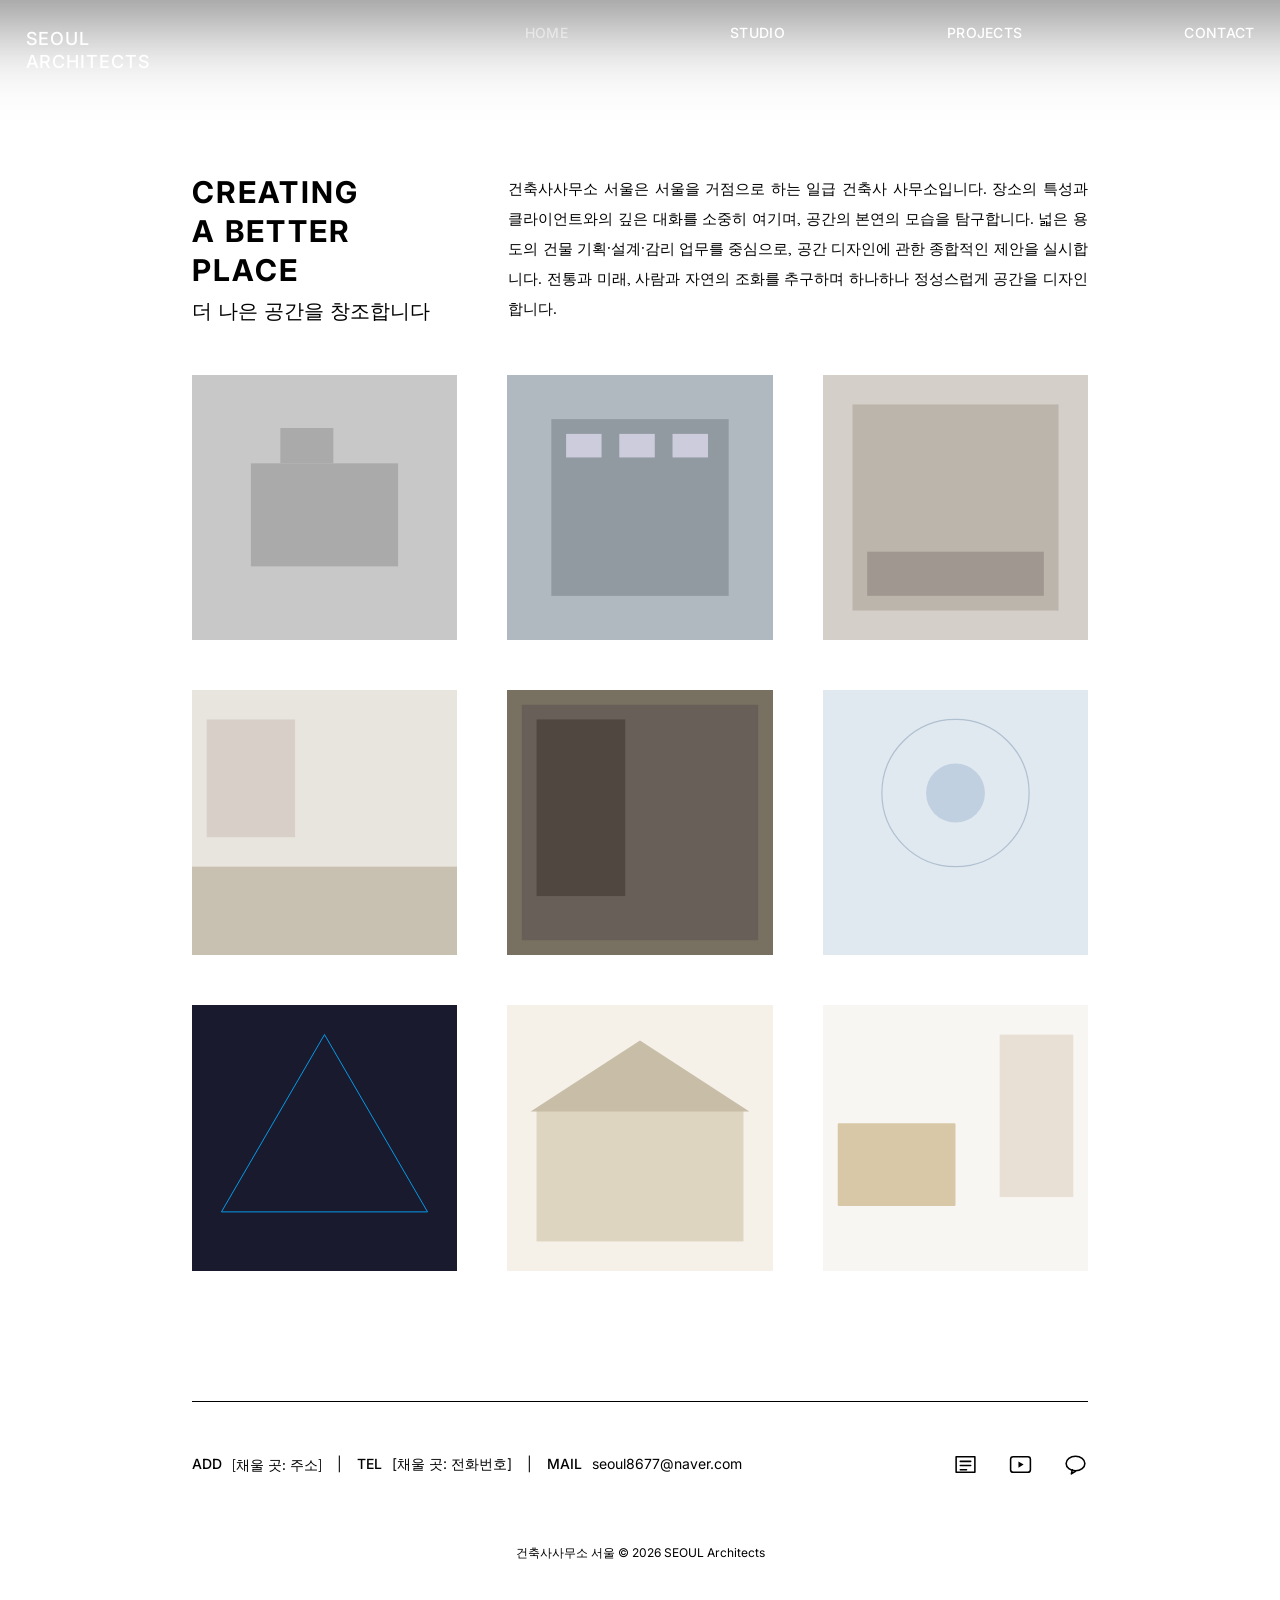
==== commit 0ef7bd5f: "fix: remove slider, enlarge logo, fix dark header text contrast on inner pages" ====
--- a/index.html
+++ b/index.html
@@ -20,14 +20,6 @@
   <link rel="stylesheet" href="style.css">
 </head>
 <body>
-
-  <ul id="slider">
-    <li><span style="background-image:url('assets/slides/slide01.svg');"></span></li>
-    <li><span style="background-image:url('assets/slides/slide02.svg');"></span></li>
-    <li><span style="background-image:url('assets/slides/slide03.svg');"></span></li>
-    <li><span style="background-image:url('assets/slides/slide04.svg');"></span></li>
-    <li><span style="background-image:url('assets/slides/slide05.svg');"></span></li>
-  </ul>
 
   <div id="logo">
     <a href="index.html">SEOUL<br>Architects</a>
--- a/style.css
+++ b/style.css
@@ -83,16 +83,16 @@
    ---------------------------------------------------------------- */
 #logo {
   width: 10.5%;
-  min-width: 80px;
+  min-width: 110px;
   position: fixed;
   left: 2%;
   top: 3%;
   z-index: 1002;
   font-family: Inter, sans-serif;
   font-weight: 500;
-  font-size: 13px;
+  font-size: 18px;
   letter-spacing: 0.05em;
-  line-height: 1.4;
+  line-height: 1.3;
   text-transform: uppercase;
   color: #ffffff;
 }
@@ -101,14 +101,6 @@
   color: #ffffff;
   display: block;
 }
-
-/* index.html 에서는 로고가 슬라이더 위에 오므로 흰색 유지.
-   studio / projects 에서는 헤더가 sticky이므로 로고를 검정으로 변환 */
-body.page-inner #logo,
-body.page-inner #logo a {
-  color: #000000;
-}
-
 
 /* ----------------------------------------------------------------
    3. HEADER
@@ -150,13 +142,14 @@
   transform: translate3d(0, 0, 0);
 }
 
-/* studio / projects 등 내부 페이지는 항상 배경 표시 */
+/* studio / projects 등 내부 페이지는 항상 배경 표시.
+   배경이 검은색이므로 글씨는 흰색 유지 */
 header.sticky {
-  color: #000000;
+  color: #ffffff;
 }
 
 header.sticky #gnav ul li a {
-  color: #000000;
+  color: #ffffff;
 }
 
 /* .top 클래스 (index 히어로에서 사용) */
@@ -260,11 +253,6 @@
 }
 #trigger.open span:nth-of-type(3) {
   transform: translateY(-9px) rotate(45deg);
-}
-
-/* 내부 페이지에서는 트리거 색상을 검정으로 */
-body.page-inner #trigger span {
-  background-color: #000000;
 }
 
 
@@ -402,88 +390,12 @@
    ================================================================ */
 
 /* ----------------------------------------------------------------
-   8. #slider — 풀스크린 히어로 슬라이더
-   position : absolute / width & height: 100%
-   background-color: #000 (이미지 로딩 전 배경)
-   overflow : hidden
-   z-index  : -1 (콘텐츠 뒤)
-   ---------------------------------------------------------------- */
-#slider {
-  overflow: hidden;
-  background-color: #000000;
-}
-
-#slider,
-#slider::after {
-  margin: 0;
-  padding: 0;
-  list-style: none;
-  position: absolute;
-  width: 100%;
-  height: 100%;
-  top: 0;
-  left: 0;
-  z-index: -1;
-}
-
-#slider::after {
-  content: "";
-  z-index: 0;
-}
-
-/* 각 슬라이드 */
-#slider li span {
-  width: 100%;
-  height: 100%;
-  position: absolute;
-  top: 0;
-  left: 0;
-  color: transparent;
-  background-size: cover;
-  background-position: 50% 50%;
-  opacity: 0;
-  z-index: 0;
-  animation: imageAnimation 35s linear 0s infinite;
-}
-
-/* 슬라이드 캡션 (사용 시) */
-#slider li div {
-  z-index: 1000;
-  position: absolute;
-  bottom: 30px;
-  left: 0;
-  width: 100%;
-  text-align: center;
-  opacity: 0;
-  color: #ffffff;
-  animation: titleAnimation 35s linear 0s infinite;
-}
-
-/* 슬라이드별 딜레이 (5초 간격 × 7장 = 35s 루프) */
-#slider li:nth-child(1) span { animation-delay: 0s; }
-#slider li:nth-child(2) span { animation-delay: 5s; }
-#slider li:nth-child(3) span { animation-delay: 10s; }
-#slider li:nth-child(4) span { animation-delay: 15s; }
-#slider li:nth-child(5) span { animation-delay: 20s; }
-#slider li:nth-child(6) span { animation-delay: 25s; }
-#slider li:nth-child(7) span { animation-delay: 30s; }
-
-#slider li:nth-child(1) div { animation-delay: 0s; }
-#slider li:nth-child(2) div { animation-delay: 5s; }
-#slider li:nth-child(3) div { animation-delay: 10s; }
-#slider li:nth-child(4) div { animation-delay: 15s; }
-#slider li:nth-child(5) div { animation-delay: 20s; }
-#slider li:nth-child(6) div { animation-delay: 25s; }
-#slider li:nth-child(7) div { animation-delay: 30s; }
-
-
-/* ----------------------------------------------------------------
    9. #outline — 메인 콘텐츠 래퍼 (index only)
    padding-top: 100vh (슬라이더 아래 시작)
    padding-left/right: 15%
    ---------------------------------------------------------------- */
 #outline {
-  padding: 100vh 15% 0;
+  padding: 10% 15% 0;
 }
 
 /* ----------------------------------------------------------------
@@ -1116,14 +1028,9 @@
     padding: 0 0 4%;
   }
 
-  /* --- Index: #slider --- */
-  #slider {
-    height: 99vh !important;
-  }
-
   /* --- Index: #outline --- */
   #outline {
-    padding: 99vh 6% 0;
+    padding: 20% 6% 0;
   }
 
   #outline #tagline {
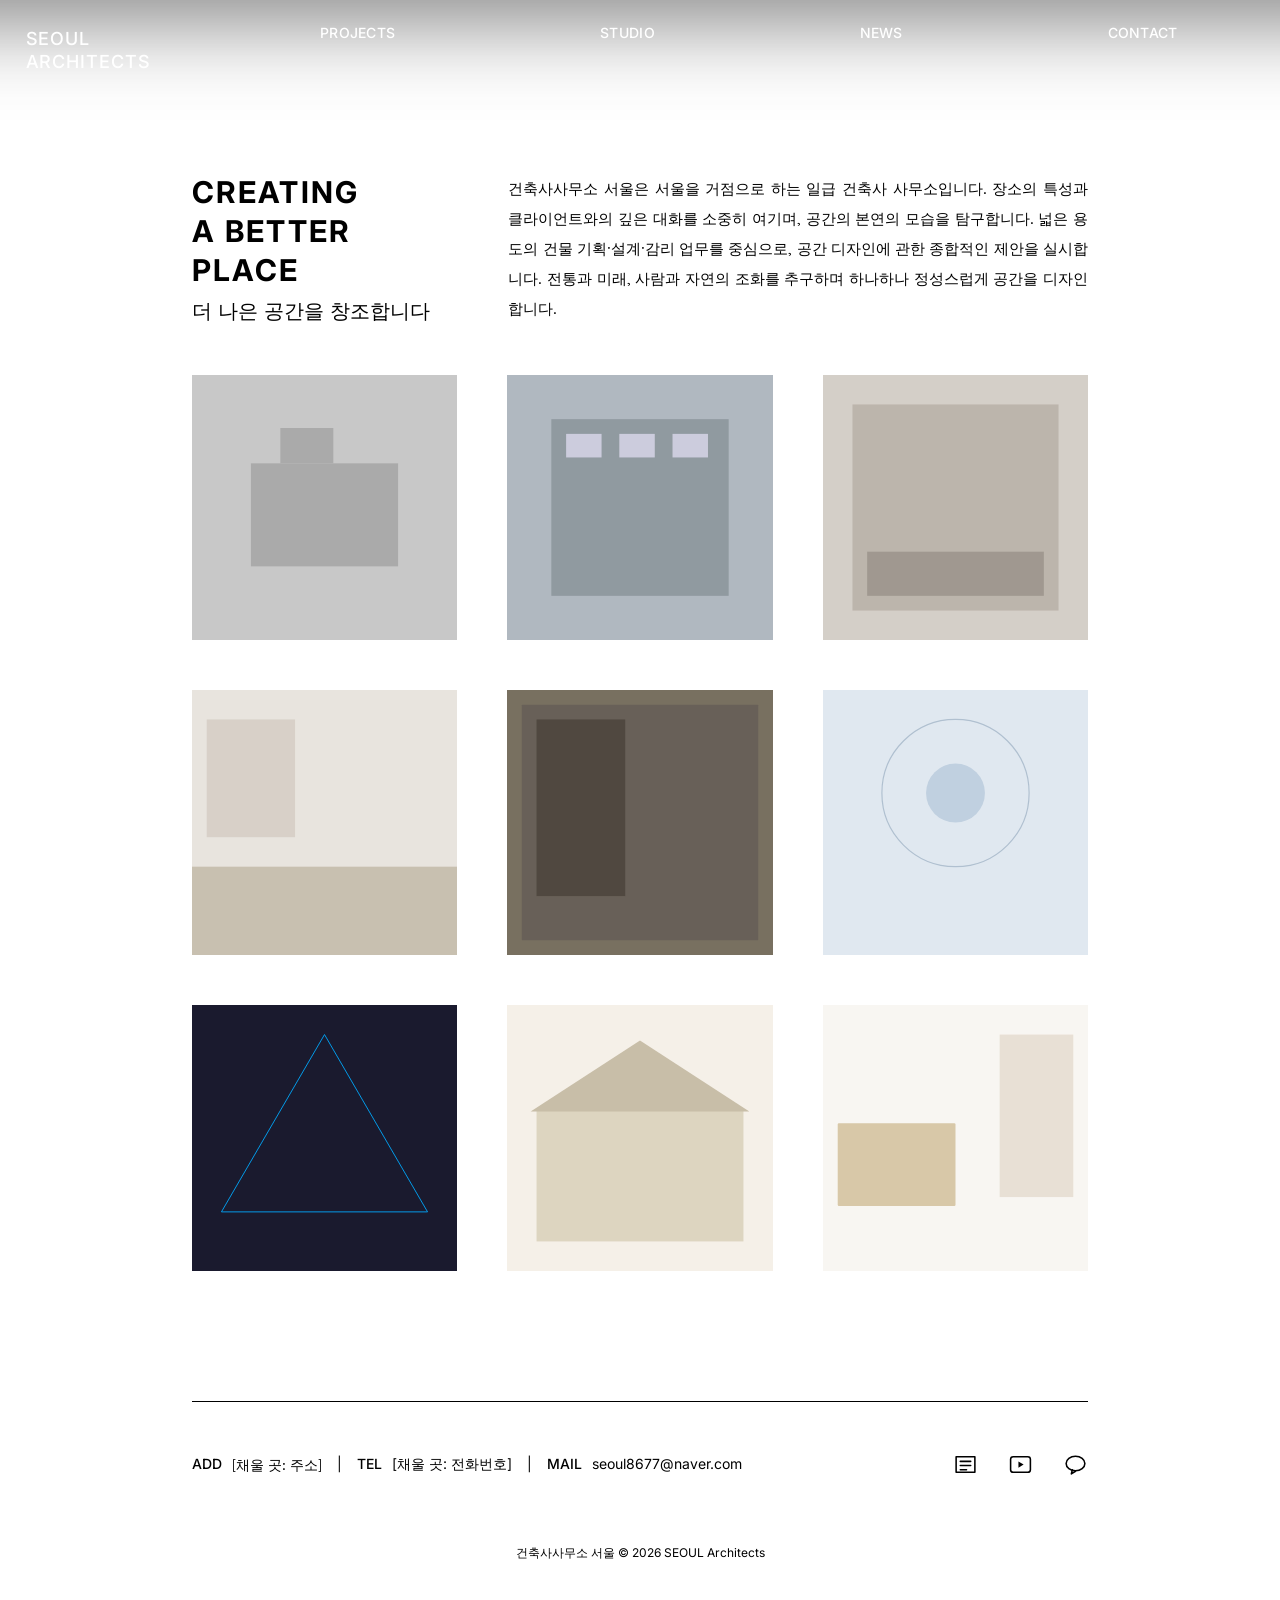
==== commit b79f5d16: "feat: unify header design across all pages, restructure menu, add NEWS/CONTACT pages - Apply sticky " ====
--- a/index.html
+++ b/index.html
@@ -29,13 +29,13 @@
     <span></span><span></span><span></span>
   </button>
 
-  <header>
+  <header class="sticky">
     <nav id="gnav">
       <ul>
-        <li><a href="index.html" class="nav-current">HOME</a></li>
+        <li><a href="projects.html">PROJECTS</a></li>
         <li><a href="studio.html">STUDIO</a></li>
-        <li><a href="projects.html">PROJECTS</a></li>
-        <li><a href="#contact">CONTACT</a></li>
+        <li><a href="news.html">NEWS</a></li>
+        <li><a href="contact.html">CONTACT</a></li>
       </ul>
     </nav>
   </header>
@@ -118,7 +118,7 @@
 
   </div>
 
-  <footer id="contact">
+  <footer>
     <div id="inner">
       <address>
         <dl>
--- a/style.css
+++ b/style.css
@@ -160,7 +160,7 @@
 /* #gnav */
 header #gnav {
   width: 100%;
-  padding: 0 2% 0 41%;
+  padding: 0 8% 0 25%;
   transition: 0.3s;
 }
 
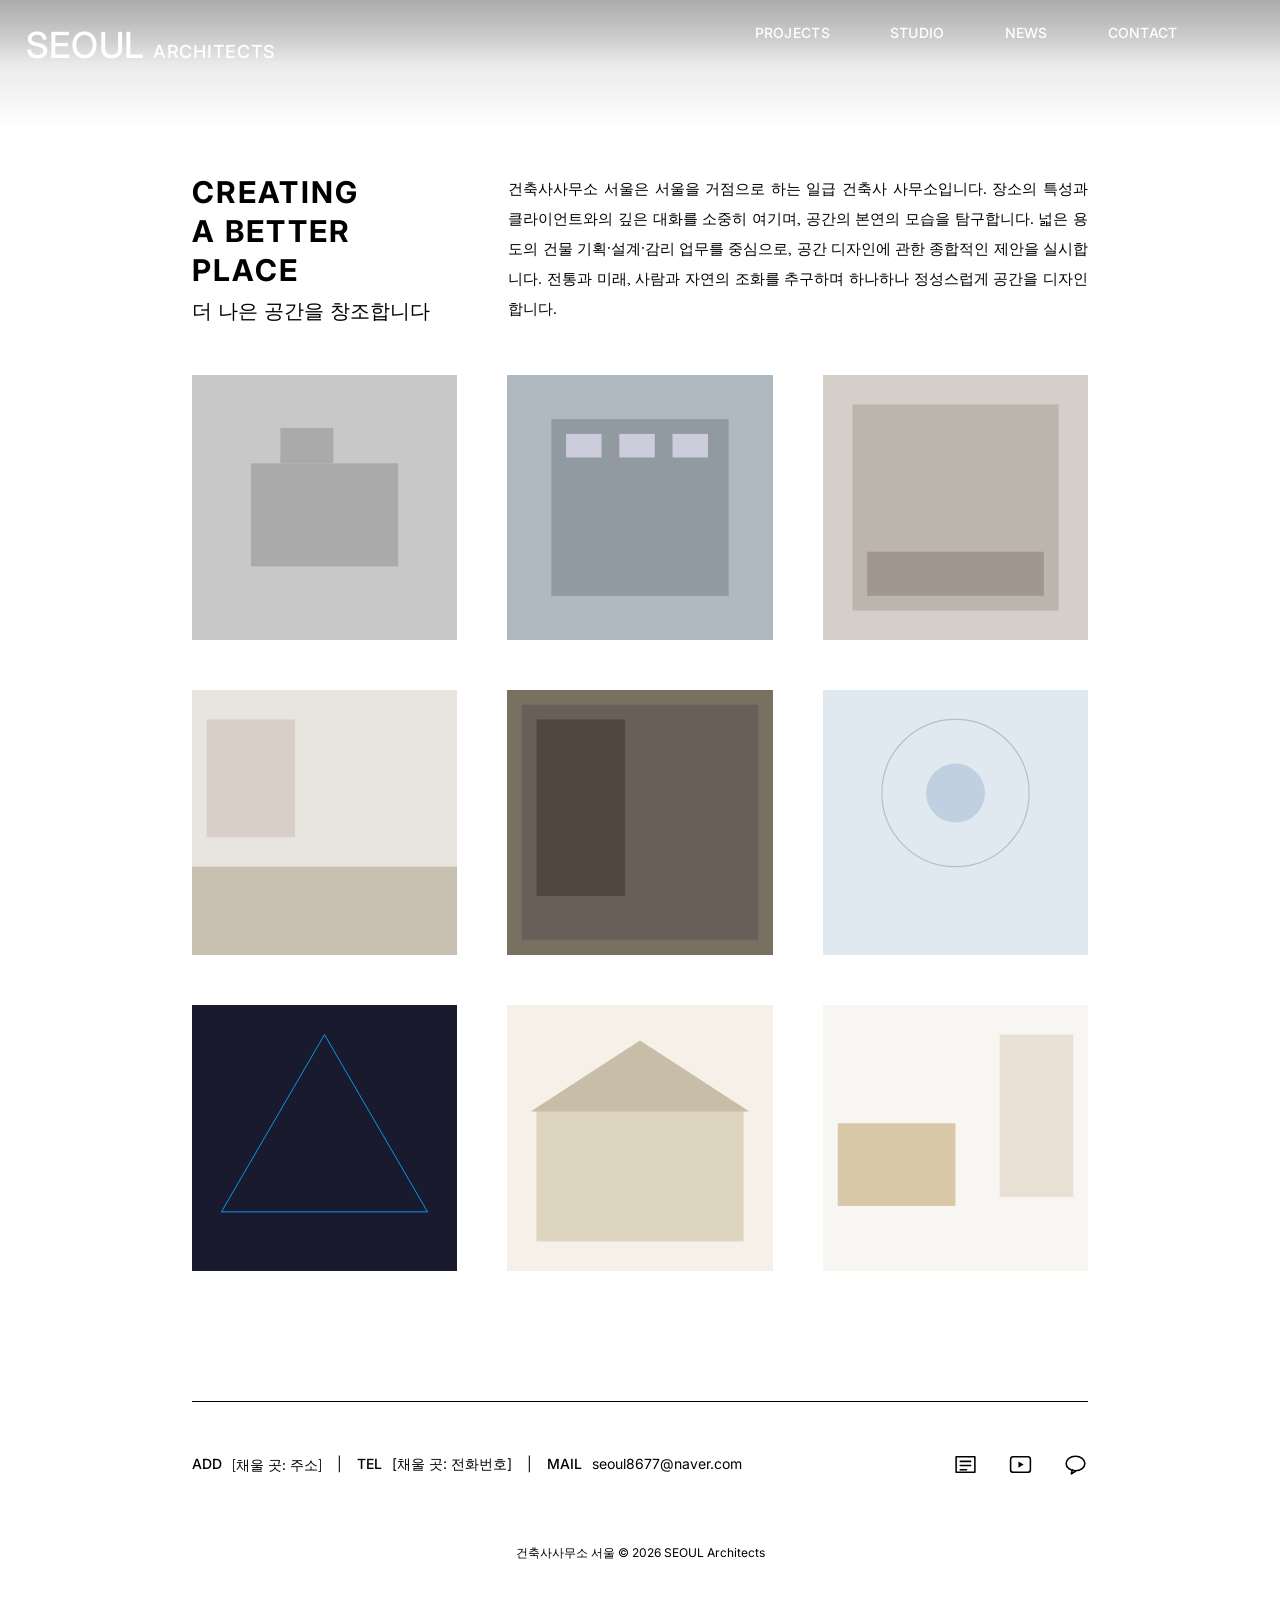
==== commit a29d5d2e: "style: darken header to rgb(90,90,90), enlarge SEOUL 2x and place ARCHITECTS to its right" ====
--- a/index.html
+++ b/index.html
@@ -22,7 +22,7 @@
 <body>
 
   <div id="logo">
-    <a href="index.html">SEOUL<br>Architects</a>
+    <a href="index.html"><span class="logo-main">SEOUL</span><span class="logo-sub">Architects</span></a>
   </div>
 
   <button id="trigger" aria-label="메뉴 열기">
--- a/style.css
+++ b/style.css
@@ -82,24 +82,32 @@
    z-index  : 1002
    ---------------------------------------------------------------- */
 #logo {
-  width: 10.5%;
-  min-width: 110px;
+  min-width: 240px;
   position: fixed;
   left: 2%;
   top: 3%;
   z-index: 1002;
   font-family: Inter, sans-serif;
   font-weight: 500;
-  font-size: 18px;
   letter-spacing: 0.05em;
-  line-height: 1.3;
+  line-height: 1;
   text-transform: uppercase;
   color: #ffffff;
 }
 
 #logo a {
   color: #ffffff;
-  display: block;
+  display: inline-flex;
+  align-items: baseline;
+  gap: 8px;
+}
+
+#logo .logo-main {
+  font-size: 36px;
+}
+
+#logo .logo-sub {
+  font-size: 18px;
 }
 
 /* ----------------------------------------------------------------
@@ -121,25 +129,30 @@
   position: fixed;
   z-index: 1001;
   color: #ffffff;
-}
-
-/* 스크롤 시 나타나는 검정 배경 (translate3d 슬라이드인) */
+  background: linear-gradient(to bottom, rgba(90, 90, 90, 0.5) 0%, rgba(90, 90, 90, 0.3) 60%, rgba(90, 90, 90, 0.12) 100%);
+  backdrop-filter: blur(2px);
+  -webkit-backdrop-filter: blur(2px);
+}
+
+/* ::before 효과 폐기 */
 header::before {
+  display: none;
+}
+
+header.sticky::before {
+  display: none;
+}
+
+/* ::after — 그라디언트를 header 아래로 100% 연장 (총 2.0배 길이) */
+header::after {
   content: "";
   position: absolute;
-  left: -10%;
-  width: 120%;
+  left: 0;
+  top: 100%;
+  width: 100%;
   height: 100%;
-  background: #000000;
-  transform: translate3d(0, -100%, 0);
-  z-index: -1;
-  box-shadow: rgba(0, 0, 0, 0.8) 0px 0px 100px 0px;
-  transition: transform 0.3s;
-}
-
-/* JS가 .sticky 클래스를 추가하면 배경 내려옴 */
-header.sticky::before {
-  transform: translate3d(0, 0, 0);
+  background: linear-gradient(to bottom, rgba(90, 90, 90, 0.12) 0%, rgba(90, 90, 90, 0) 100%);
+  pointer-events: none;
 }
 
 /* studio / projects 등 내부 페이지는 항상 배경 표시.
@@ -166,8 +179,8 @@
 
 header #gnav ul {
   display: flex;
-  justify-content: space-between;
-  gap: 30px;
+  justify-content: flex-end;
+  gap: 60px;
   color: #ffffff;
 }
 
@@ -176,21 +189,23 @@
 }
 
 header #gnav ul li a {
-  transition: 0.5s;
+  transition: 0.3s;
   color: #ffffff;
   font-family: Inter, sans-serif;
   font-weight: 500;
   font-size: 14px;
   letter-spacing: 0.02em;
+  padding-bottom: 4px;
+  border-bottom: 1px solid transparent;
 }
 
 header #gnav ul li a:hover {
-  opacity: 0.5;
-}
-
-/* 현재 페이지 메뉴 표시 */
+  opacity: 0.7;
+}
+
+/* 현재 페이지 메뉴 표시 — 흰색 1px 밑줄 (opacity 변화 없음) */
 header #gnav ul li a.nav-current {
-  opacity: 0.5;
+  border-bottom: 1px solid #ffffff;
   cursor: default;
   pointer-events: none;
 }
@@ -968,8 +983,14 @@
 
   /* --- Logo --- */
   #logo {
-    width: max(10%, 100px);
+    min-width: 0;
     left: 6%;
+  }
+  #logo .logo-main {
+    font-size: 26px;
+  }
+  #logo .logo-sub {
+    font-size: 14px;
   }
 
   /* --- Header --- */
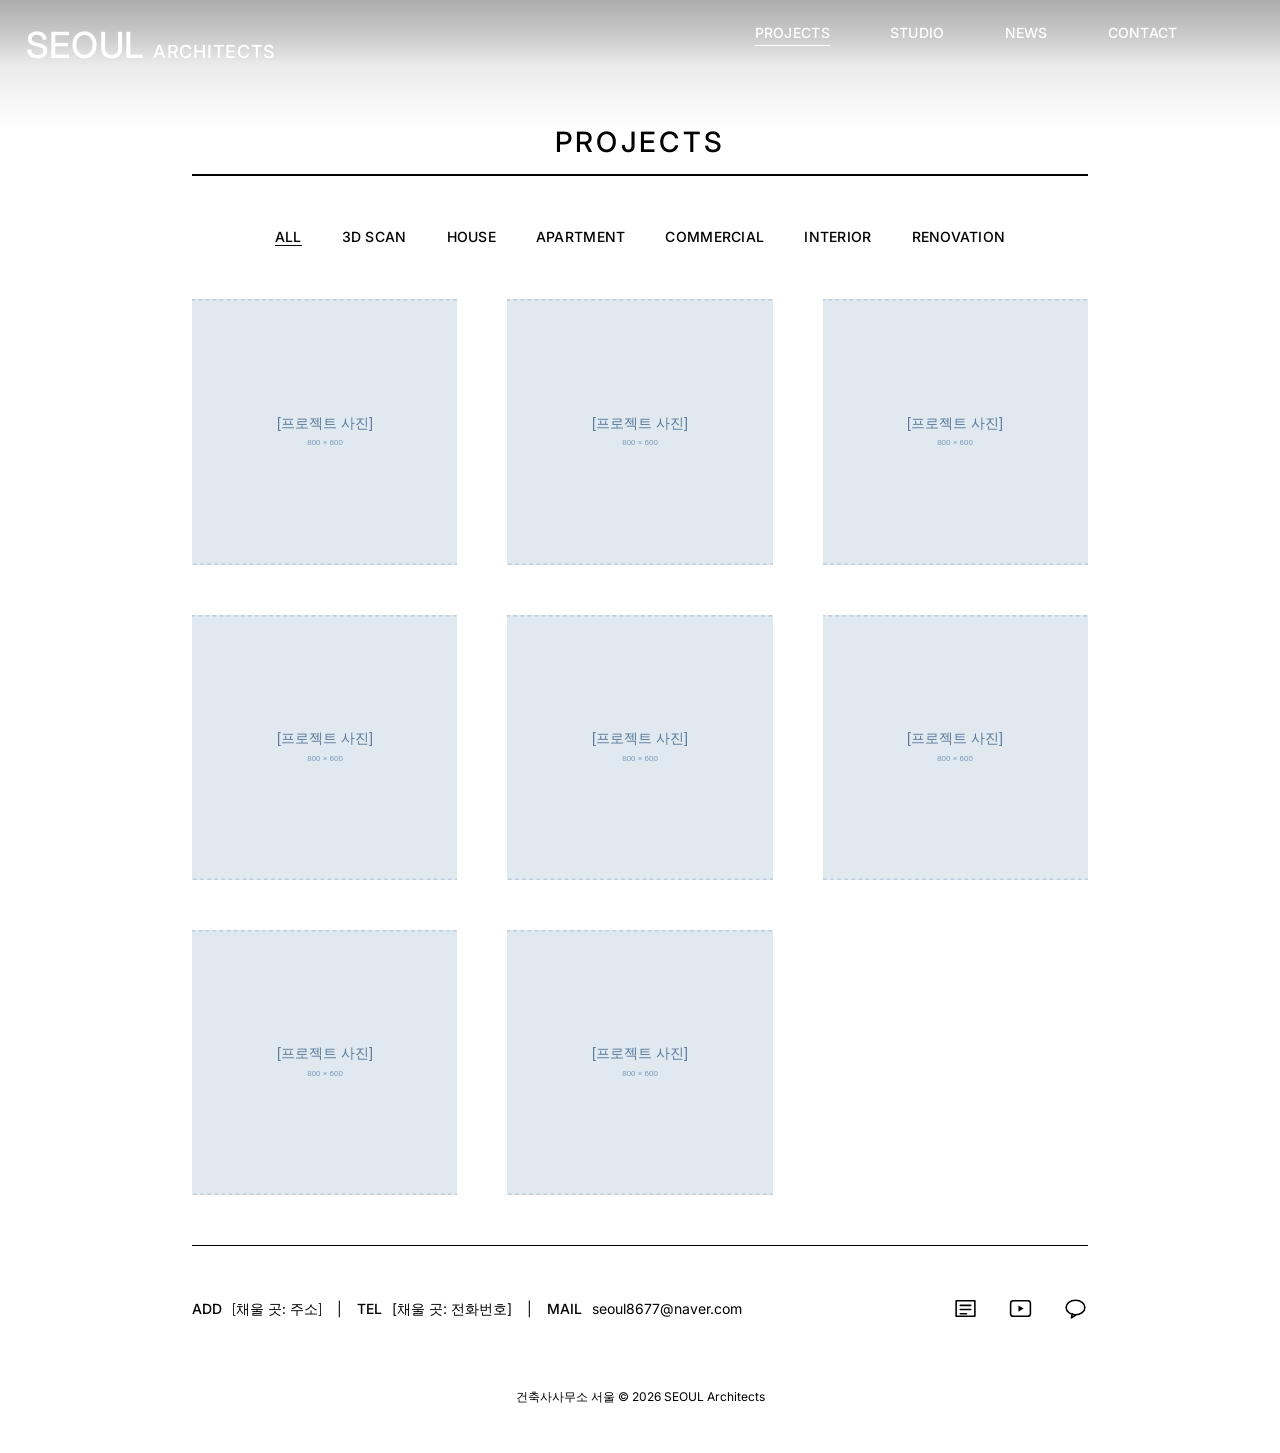
==== commit d0249ef2: "feat: make PROJECTS the homepage; preserve intro page as hidden intro.html - index.html now renders " ====
--- a/index.html
+++ b/index.html
@@ -4,20 +4,23 @@
   <meta charset="UTF-8">
   <meta name="viewport" content="width=device-width, initial-scale=1.0">
   <title>건축사사무소 서울 | SEOUL Architects</title>
-  <meta name="description" content="건축사사무소 서울은 정기점검·실측·설계 전문 사무소입니다. 자체 개발 앱과 3D 스캐너를 활용한 빠르고 정확한 서비스.">
+  <meta name="description" content="건축사사무소 서울 - 단독주택, 공동주택, 근린생활시설, 정기점검, 3D 스캔 실측 프로젝트 갤러리.">
   <link rel="canonical" href="https://inspection-365.com/">
 
   <!-- Open Graph -->
   <meta property="og:type" content="website">
   <meta property="og:url" content="https://inspection-365.com/">
   <meta property="og:title" content="건축사사무소 서울 | SEOUL Architects">
-  <meta property="og:description" content="정기점검·실측·설계 전문 건축사사무소.">
+  <meta property="og:description" content="정기점검·실측·설계 전문 건축사사무소의 프로젝트 갤러리.">
   <meta property="og:locale" content="ko_KR">
 
   <link rel="preconnect" href="https://fonts.googleapis.com">
   <link rel="preconnect" href="https://fonts.gstatic.com" crossorigin>
   <link href="https://fonts.googleapis.com/css2?family=Inter:wght@400;500;700&family=Zen+Kaku+Gothic+New:wght@400;500&display=swap" rel="stylesheet">
   <link rel="stylesheet" href="style.css">
+
+  <!-- jQuery (필터링용) -->
+  <script src="https://code.jquery.com/jquery-3.7.1.min.js"></script>
 </head>
 <body>
 
@@ -32,7 +35,7 @@
   <header class="sticky">
     <nav id="gnav">
       <ul>
-        <li><a href="projects.html">PROJECTS</a></li>
+        <li><a href="projects.html" class="nav-current">PROJECTS</a></li>
         <li><a href="studio.html">STUDIO</a></li>
         <li><a href="news.html">NEWS</a></li>
         <li><a href="contact.html">CONTACT</a></li>
@@ -40,107 +43,103 @@
     </nav>
   </header>
 
-  <div id="outline">
+  <main>
 
-    <div id="tagline">
-      <h2>
-        CREATING<br>
-        A BETTER PLACE
-        <span>더 나은 공간을 창조합니다</span>
-      </h2>
-      <p>
-        건축사사무소 서울은 서울을 거점으로 하는 일급 건축사 사무소입니다.
-        장소의 특성과 클라이언트와의 깊은 대화를 소중히 여기며,
-        공간의 본연의 모습을 탐구합니다.
-        넓은 용도의 건물 기획·설계·감리 업무를 중심으로,
-        공간 디자인에 관한 종합적인 제안을 실시합니다.
-        전통과 미래, 사람과 자연의 조화를 추구하며
-        하나하나 정성스럽게 공간을 디자인합니다.
-      </p>
+    <h2 class="headline">PROJECTS</h2>
+
+    <!-- 카테고리 필터 -->
+    <div id="item">
+      <div><span>category</span></div>
+      <ul>
+        <li id="all"><span class="current" data-filter="all">all</span></li>
+        <li id="scan"><span data-filter="scan">3D SCAN</span></li>
+        <li id="house"><span data-filter="house">HOUSE</span></li>
+        <li id="apartment"><span data-filter="apartment">APARTMENT</span></li>
+        <li id="commercial"><span data-filter="commercial">COMMERCIAL</span></li>
+        <li id="interior"><span data-filter="interior">INTERIOR</span></li>
+        <li id="renovation"><span data-filter="renovation">RENOVATION</span></li>
+      </ul>
     </div>
 
+    <!-- 프로젝트 그리드 -->
     <div id="case">
-      <figure>
-        <a href="projects.html">
-          <img src="data:image/svg+xml,%3Csvg xmlns='http://www.w3.org/2000/svg' width='900' height='900' viewBox='0 0 900 900'%3E%3Crect width='900' height='900' fill='%23c8c8c8'/%3E%3Crect x='200' y='300' width='500' height='350' fill='%23aaa'/%3E%3Crect x='300' y='180' width='180' height='120' fill='%23aaa'/%3E%3C/svg%3E" alt="단독주택 프로젝트 01">
-          <figcaption>단독주택 프로젝트 01</figcaption>
+
+      <!-- 자리표시자 카드들. 본인이 실제 프로젝트로 교체 -->
+      <!-- 각 figure의 class 에 카테고리 키를 띄어쓰기로 나열, 마지막은 all 필수 -->
+
+      <figure class="scan all">
+        <a href="#">
+          <img src="assets/projects/placeholder.svg" alt="자리표시자">
+          <figcaption><p>[3D SCAN PROJECT 01]</p></figcaption>
         </a>
       </figure>
-      <figure>
-        <a href="projects.html">
-          <img src="data:image/svg+xml,%3Csvg xmlns='http://www.w3.org/2000/svg' width='900' height='900' viewBox='0 0 900 900'%3E%3Crect width='900' height='900' fill='%23b0b8c0'/%3E%3Crect x='150' y='150' width='600' height='600' fill='%23909aa0'/%3E%3Crect x='200' y='200' width='120' height='80' fill='%23ccd'/%3E%3Crect x='380' y='200' width='120' height='80' fill='%23ccd'/%3E%3Crect x='560' y='200' width='120' height='80' fill='%23ccd'/%3E%3C/svg%3E" alt="공동주택 프로젝트 01">
-          <figcaption>공동주택 프로젝트 01</figcaption>
+
+      <figure class="house all">
+        <a href="#">
+          <img src="assets/projects/placeholder.svg" alt="자리표시자">
+          <figcaption><p>[HOUSE PROJECT 01]</p></figcaption>
         </a>
       </figure>
-      <figure>
-        <a href="projects.html">
-          <img src="data:image/svg+xml,%3Csvg xmlns='http://www.w3.org/2000/svg' width='900' height='900' viewBox='0 0 900 900'%3E%3Crect width='900' height='900' fill='%23d4cfc8'/%3E%3Crect x='100' y='100' width='700' height='700' fill='%23bcb5ac'/%3E%3Crect x='150' y='600' width='600' height='150' fill='%23a09890'/%3E%3C/svg%3E" alt="근린생활시설 01">
-          <figcaption>근린생활시설 01</figcaption>
+
+      <figure class="apartment all">
+        <a href="#">
+          <img src="assets/projects/placeholder.svg" alt="자리표시자">
+          <figcaption><p>[APARTMENT PROJECT 01]</p></figcaption>
         </a>
       </figure>
-      <figure>
-        <a href="projects.html">
-          <img src="data:image/svg+xml,%3Csvg xmlns='http://www.w3.org/2000/svg' width='900' height='900' viewBox='0 0 900 900'%3E%3Crect width='900' height='900' fill='%23e8e4de'/%3E%3Crect x='0' y='600' width='900' height='300' fill='%23c8c0b0'/%3E%3Crect x='50' y='100' width='300' height='400' fill='%23d8d0c8'/%3E%3C/svg%3E" alt="인테리어 프로젝트 01">
-          <figcaption>인테리어 프로젝트 01</figcaption>
+
+      <figure class="commercial all">
+        <a href="#">
+          <img src="assets/projects/placeholder.svg" alt="자리표시자">
+          <figcaption><p>[COMMERCIAL 01]</p></figcaption>
         </a>
       </figure>
-      <figure>
-        <a href="projects.html">
-          <img src="data:image/svg+xml,%3Csvg xmlns='http://www.w3.org/2000/svg' width='900' height='900' viewBox='0 0 900 900'%3E%3Crect width='900' height='900' fill='%23787060'/%3E%3Crect x='50' y='50' width='800' height='800' fill='%23686058' rx='2'/%3E%3Crect x='100' y='100' width='300' height='600' fill='%23504840'/%3E%3C/svg%3E" alt="리모델링 프로젝트 01">
-          <figcaption>리모델링 프로젝트 01</figcaption>
+
+      <figure class="interior all">
+        <a href="#">
+          <img src="assets/projects/placeholder.svg" alt="자리표시자">
+          <figcaption><p>[INTERIOR PROJECT 01]</p></figcaption>
         </a>
       </figure>
-      <figure>
-        <a href="projects.html">
-          <img src="data:image/svg+xml,%3Csvg xmlns='http://www.w3.org/2000/svg' width='900' height='900' viewBox='0 0 900 900'%3E%3Crect width='900' height='900' fill='%23e0e8f0'/%3E%3Ccircle cx='450' cy='350' r='250' fill='none' stroke='%23b0c0d0' stroke-width='4'/%3E%3Ccircle cx='450' cy='350' r='100' fill='%23c0d0e0'/%3E%3C/svg%3E" alt="정기점검 프로젝트 01">
-          <figcaption>정기점검 프로젝트 01</figcaption>
+
+      <figure class="renovation all">
+        <a href="#">
+          <img src="assets/projects/placeholder.svg" alt="자리표시자">
+          <figcaption><p>[RENOVATION PROJECT 01]</p></figcaption>
         </a>
       </figure>
-      <figure>
-        <a href="projects.html">
-          <img src="data:image/svg+xml,%3Csvg xmlns='http://www.w3.org/2000/svg' width='900' height='900' viewBox='0 0 900 900'%3E%3Crect width='900' height='900' fill='%231a1a2e'/%3E%3Cpolygon points='450,100 800,700 100,700' fill='none' stroke='%2300aaff' stroke-width='3'/%3E%3C/svg%3E" alt="3D스캔 프로젝트 01">
-          <figcaption>3D스캔 프로젝트 01</figcaption>
+
+      <figure class="house renovation all">
+        <a href="#">
+          <img src="assets/projects/placeholder.svg" alt="자리표시자">
+          <figcaption><p>[HOUSE PROJECT 02 — RENOVATION (multi-category)]</p></figcaption>
         </a>
       </figure>
-      <figure>
-        <a href="projects.html">
-          <img src="data:image/svg+xml,%3Csvg xmlns='http://www.w3.org/2000/svg' width='900' height='900' viewBox='0 0 900 900'%3E%3Crect width='900' height='900' fill='%23f5f0e8'/%3E%3Crect x='100' y='350' width='700' height='450' fill='%23ddd5c0'/%3E%3Cpolygon points='80,360 450,120 820,360' fill='%23c8bea8'/%3E%3C/svg%3E" alt="단독주택 프로젝트 02">
-          <figcaption>단독주택 프로젝트 02</figcaption>
+
+      <figure class="scan all">
+        <a href="#">
+          <img src="assets/projects/placeholder.svg" alt="자리표시자">
+          <figcaption><p>[3D SCAN PROJECT 02]</p></figcaption>
         </a>
       </figure>
-      <figure>
-        <a href="projects.html">
-          <img src="data:image/svg+xml,%3Csvg xmlns='http://www.w3.org/2000/svg' width='900' height='900' viewBox='0 0 900 900'%3E%3Crect width='900' height='900' fill='%23f8f6f2'/%3E%3Crect x='600' y='100' width='250' height='550' fill='%23e8e0d5'/%3E%3Crect x='50' y='400' width='400' height='280' fill='%23d8c8a8' rx='4'/%3E%3C/svg%3E" alt="인테리어 프로젝트 02">
-          <figcaption>인테리어 프로젝트 02</figcaption>
-        </a>
-      </figure>
+
     </div>
 
-  </div>
+  </main>
 
   <footer>
     <div id="inner">
       <address>
-        <dl>
-          <dt>ADD</dt>
-          <dd><span>[채울 곳: 주소]</span></dd>
-        </dl>
-        <dl>
-          <dt>TEL</dt>
-          <dd><a href="tel:000-0000-0000">[채울 곳: 전화번호]</a></dd>
-        </dl>
-        <dl>
-          <dt>MAIL</dt>
-          <dd><a href="mailto:seoul8677@naver.com">seoul8677@naver.com</a></dd>
-        </dl>
+        <dl><dt>ADD</dt><dd><span>[채울 곳: 주소]</span></dd></dl>
+        <dl><dt>TEL</dt><dd><a href="tel:000-0000-0000">[채울 곳: 전화번호]</a></dd></dl>
+        <dl><dt>MAIL</dt><dd><a href="mailto:seoul8677@naver.com">seoul8677@naver.com</a></dd></dl>
       </address>
       <div id="sns">
         <ul>
           <li>
             <a href="https://blog.naver.com/flyinge" target="_blank" aria-label="블로그">
               <svg xmlns="http://www.w3.org/2000/svg" viewBox="0 0 24 24" fill="none" stroke="#000" stroke-width="1.5" stroke-linecap="round" stroke-linejoin="round">
-                <path d="M3 4.5h18v15H3z"/>
-                <path d="M7 9h10M7 13h10M7 17h6"/>
+                <path d="M3 4.5h18v15H3z"/><path d="M7 9h10M7 13h10M7 17h6"/>
               </svg>
             </a>
           </li>
@@ -155,8 +154,7 @@
           <li>
             <a href="http://pf.kakao.com/_HvIMX" target="_blank" aria-label="카카오톡 채널">
               <svg xmlns="http://www.w3.org/2000/svg" viewBox="0 0 24 24" fill="none" stroke="#000" stroke-width="1.5" stroke-linecap="round" stroke-linejoin="round">
-                <ellipse cx="12" cy="11" rx="9" ry="7"/>
-                <path d="M9 17l-1 4 4-2.5"/>
+                <ellipse cx="12" cy="11" rx="9" ry="7"/><path d="M9 17l-1 4 4-2.5"/>
               </svg>
             </a>
           </li>
@@ -166,6 +164,33 @@
     <div id="credit">건축사사무소 서울 © 2026 SEOUL Architects</div>
   </footer>
 
+  <!-- 카테고리 필터 JavaScript (YUUA 원본 그대로) -->
+  <script>
+  $('#item ul li span').on('click', function() {
+      $('#item ul li span').removeClass('current');
+      $(this).addClass('current');
+  });
+
+  $(function() {
+      $('#item ul li').each(function() {
+          $(this).click(function() {
+              var idname = $(this).attr("id");
+              var classname = '.' + idname;
+              $('#case figure').css('display', 'none');
+              $(classname).fadeIn(500);
+          });
+      });
+  });
+
+  // 모바일 카테고리 토글
+  $(function() {
+      $('#item div').on('click', function() {
+          $(this).next().slideToggle(200);
+          $('#item div span').toggleClass('open', 200);
+      });
+  });
+  </script>
+
   <script src="main.js"></script>
 </body>
 </html>
--- a/style.css
+++ b/style.css
@@ -1275,3 +1275,224 @@
   }
 }
 /* === end of @media === */
+
+/* ================================================================
+   NEWS PAGE — news.html 전용
+   ================================================================ */
+
+/* 페이지 도입부 텍스트 */
+.news-page .news-intro {
+  font-size: 15px;
+  line-height: 1.8;
+  text-align: center;
+  margin: 0 0 6%;
+  color: #555555;
+}
+
+/* 카테고리 필터 (projects #item과 동일 패턴) */
+#news-filter {
+  display: flex;
+  justify-content: center;
+  margin: 0 auto 6%;
+  font-family: Inter, sans-serif;
+  font-weight: 500;
+  text-transform: uppercase;
+}
+
+#news-filter ul {
+  display: flex;
+  justify-content: center;
+  gap: 40px;
+}
+
+#news-filter ul li {
+  line-height: 1;
+}
+
+#news-filter ul li span {
+  cursor: pointer;
+  font-family: Inter, sans-serif;
+  font-size: 14px;
+  font-weight: 500;
+  color: #000000;
+  letter-spacing: 0.02em;
+  padding-bottom: 4px;
+  border-bottom: 1px solid transparent;
+  transition: 0.2s;
+}
+
+#news-filter ul li span:hover {
+  opacity: 0.6;
+}
+
+#news-filter ul li span.current {
+  border-bottom: 1px solid #000000;
+  cursor: default;
+}
+
+#news-filter ul li span.current:hover {
+  opacity: 1;
+}
+
+/* 글 리스트 */
+#newslist {
+  border-top: 1px solid #000000;
+  margin-bottom: 80px;
+}
+
+/* 각 글 */
+.news-item {
+  border-bottom: 1px solid #d9d9d9;
+  padding: 32px 0;
+}
+
+/* 메타정보: 날짜 · 카테고리 · 중요도 */
+.news-item .news-meta {
+  display: flex;
+  align-items: center;
+  gap: 16px;
+  font-family: Inter, sans-serif;
+  font-size: 13px;
+  color: #777777;
+  margin-bottom: 12px;
+  text-transform: uppercase;
+}
+
+.news-item .news-meta time {
+  font-weight: 500;
+  color: #555555;
+  letter-spacing: 0.03em;
+}
+
+.news-item .news-meta .news-cat {
+  font-family: "Zen Kaku Gothic New", sans-serif;
+  font-size: 12px;
+  padding: 3px 10px;
+  background-color: #f0f0f0;
+  color: #555555;
+  border-radius: 2px;
+  letter-spacing: 0.02em;
+}
+
+.news-item .news-meta .news-importance {
+  font-size: 13px;
+  color: #999999;
+  letter-spacing: 1px;
+}
+
+/* 카테고리별 태그 색상 */
+.news-item.law .news-cat {
+  background-color: #2c2c2c;
+  color: #ffffff;
+}
+
+.news-item.policy .news-cat {
+  background-color: #555555;
+  color: #ffffff;
+}
+
+.news-item.industry .news-cat {
+  background-color: #e8e8e8;
+  color: #333333;
+}
+
+/* 글 제목 */
+.news-item h3 {
+  font-size: 18px;
+  font-weight: 500;
+  line-height: 1.5;
+  margin: 0 0 12px;
+  color: #000000;
+  letter-spacing: 0;
+}
+
+.news-item h3 a {
+  color: #000000;
+  text-decoration: none;
+  transition: 0.2s;
+}
+
+.news-item h3 a:hover {
+  opacity: 0.6;
+}
+
+/* 글 요약 */
+.news-item p {
+  font-size: 14px;
+  line-height: 1.9;
+  color: #333333;
+  margin: 0 0 12px;
+  text-align: left;
+}
+
+/* 글 푸터 — 원문 링크 */
+.news-item footer {
+  text-align: right;
+}
+
+.news-item footer a {
+  font-family: Inter, sans-serif;
+  font-size: 13px;
+  color: #555555;
+  text-decoration: none;
+  letter-spacing: 0.03em;
+  transition: 0.2s;
+}
+
+.news-item footer a:hover {
+  color: #000000;
+}
+
+/* 더 보기 버튼 */
+.news-more {
+  text-align: center;
+  margin: 40px 0 80px;
+}
+
+.news-more button {
+  background: none;
+  border: 1px solid #000000;
+  padding: 12px 32px;
+  font-family: Inter, sans-serif;
+  font-size: 13px;
+  letter-spacing: 0.05em;
+  text-transform: uppercase;
+  cursor: pointer;
+  color: #000000;
+  transition: 0.2s;
+}
+
+.news-more button:hover {
+  background-color: #000000;
+  color: #ffffff;
+}
+
+/* 모바일 (1000px 이하) */
+@media screen and (max-width: 1000px) {
+  .news-page .news-intro {
+    font-size: 13px;
+  }
+
+  #news-filter ul {
+    flex-wrap: wrap;
+    gap: 20px;
+  }
+
+  .news-item {
+    padding: 24px 0;
+  }
+
+  .news-item .news-meta {
+    flex-wrap: wrap;
+    gap: 8px 12px;
+    font-size: 12px;
+  }
+
+  .news-item h3 {
+    font-size: 16px;
+  }
+
+  .news-item p {
+    font-size: 13px;
+  }
+}
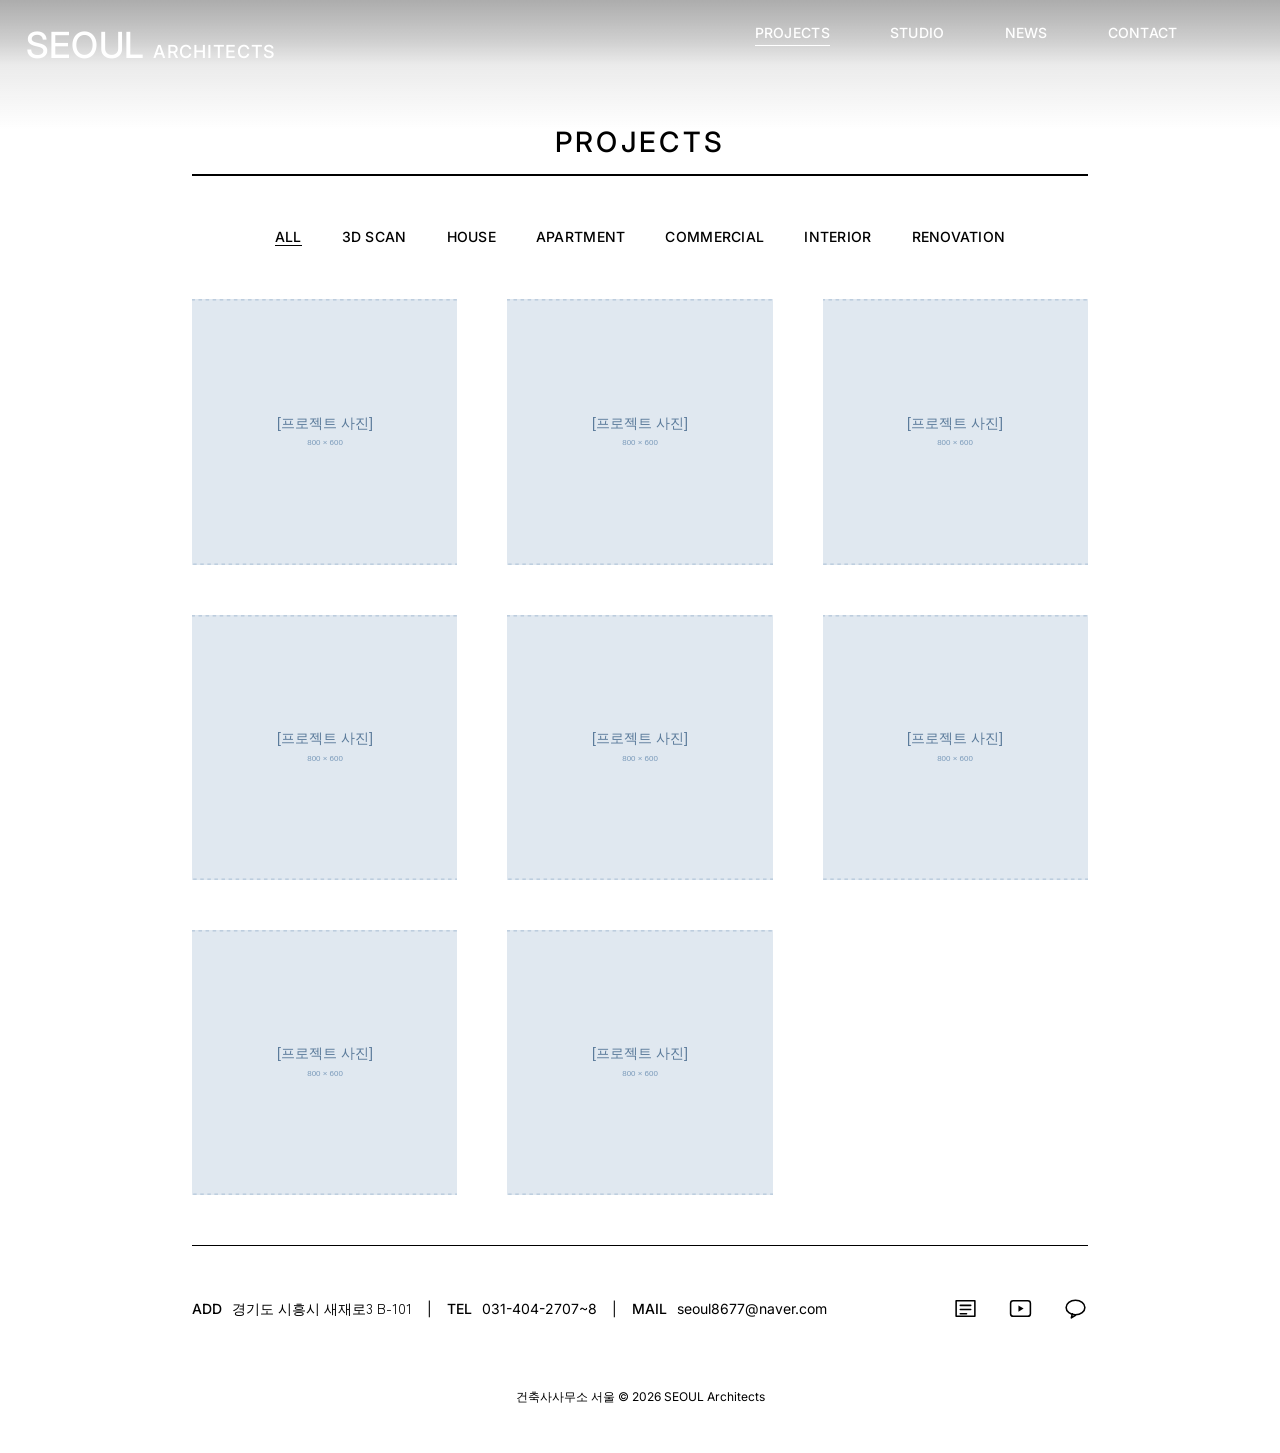
==== commit ab850d7b: "fix(footer): fill ADD/TEL with real address & phone across all pages ADD: 경기도 시흥시 새재로3 B-101 TEL: 03" ====
--- a/index.html
+++ b/index.html
@@ -130,8 +130,8 @@
   <footer>
     <div id="inner">
       <address>
-        <dl><dt>ADD</dt><dd><span>[채울 곳: 주소]</span></dd></dl>
-        <dl><dt>TEL</dt><dd><a href="tel:000-0000-0000">[채울 곳: 전화번호]</a></dd></dl>
+        <dl><dt>ADD</dt><dd><span>경기도 시흥시 새재로3 B-101</span></dd></dl>
+        <dl><dt>TEL</dt><dd><a href="tel:031-404-2707">031-404-2707~8</a></dd></dl>
         <dl><dt>MAIL</dt><dd><a href="mailto:seoul8677@naver.com">seoul8677@naver.com</a></dd></dl>
       </address>
       <div id="sns">
--- a/style.css
+++ b/style.css
@@ -1334,114 +1334,108 @@
   opacity: 1;
 }
 
-/* 글 리스트 */
-#newslist {
-  border-top: 1px solid #000000;
+/* 글 리스트 — 협회 사이트 형식 테이블 (kira.or.kr/jsp/main/01/04_03.jsp) */
+.news-table {
+  width: 100%;
+  border-collapse: collapse;
+  border-top: 2px solid #000000;
   margin-bottom: 80px;
-}
-
-/* 각 글 */
-.news-item {
-  border-bottom: 1px solid #d9d9d9;
-  padding: 32px 0;
-}
-
-/* 메타정보: 날짜 · 카테고리 · 중요도 */
-.news-item .news-meta {
-  display: flex;
-  align-items: center;
-  gap: 16px;
-  font-family: Inter, sans-serif;
+  table-layout: fixed;
+  font-size: 14px;
+  text-align: left;
+}
+
+/* 헤더: 옅은 회색 배경 */
+.news-table thead tr {
+  background-color: #f7f7f7;
+  border-bottom: 1px solid #cccccc;
+}
+
+.news-table thead th {
+  font-family: Inter, sans-serif;
+  font-weight: 500;
   font-size: 13px;
-  color: #777777;
-  margin-bottom: 12px;
-  text-transform: uppercase;
-}
-
-.news-item .news-meta time {
-  font-weight: 500;
-  color: #555555;
-  letter-spacing: 0.03em;
-}
-
-.news-item .news-meta .news-cat {
-  font-family: "Zen Kaku Gothic New", sans-serif;
-  font-size: 12px;
-  padding: 3px 10px;
-  background-color: #f0f0f0;
-  color: #555555;
-  border-radius: 2px;
-  letter-spacing: 0.02em;
-}
-
-.news-item .news-meta .news-importance {
-  font-size: 13px;
-  color: #999999;
-  letter-spacing: 1px;
-}
-
-/* 카테고리별 태그 색상 */
-.news-item.law .news-cat {
-  background-color: #2c2c2c;
-  color: #ffffff;
-}
-
-.news-item.policy .news-cat {
-  background-color: #555555;
-  color: #ffffff;
-}
-
-.news-item.industry .news-cat {
-  background-color: #e8e8e8;
   color: #333333;
-}
-
-/* 글 제목 */
-.news-item h3 {
-  font-size: 18px;
-  font-weight: 500;
+  padding: 14px 12px;
+  text-align: center;
+  letter-spacing: 0.04em;
+}
+
+/* 컬럼 너비 */
+.news-table .col-num    { width: 80px;  text-align: center; }
+.news-table .col-title  { width: auto; }
+.news-table .col-source { width: 140px; text-align: center; }
+.news-table .col-date   { width: 110px; text-align: center; }
+
+/* 각 행: 협회 사이트처럼 다닥다닥 */
+.news-table tbody tr {
+  border-bottom: 1px solid #e5e5e5;
+  transition: background-color 0.15s;
+}
+
+.news-table tbody tr:hover {
+  background-color: #fafafa;
+}
+
+.news-table tbody td {
+  padding: 12px 12px;
+  vertical-align: middle;
+  color: #333333;
   line-height: 1.5;
-  margin: 0 0 12px;
-  color: #000000;
-  letter-spacing: 0;
-}
-
-.news-item h3 a {
+  overflow: hidden;
+  text-overflow: ellipsis;
+  white-space: nowrap;
+}
+
+/* 제목 컬럼 — 좌측 정렬, 본문 색 */
+.news-table tbody td.col-title {
+  text-align: left;
+  white-space: nowrap;
+}
+
+.news-table tbody td.col-title a {
   color: #000000;
   text-decoration: none;
   transition: 0.2s;
 }
 
-.news-item h3 a:hover {
-  opacity: 0.6;
-}
-
-/* 글 요약 */
-.news-item p {
-  font-size: 14px;
-  line-height: 1.9;
-  color: #333333;
-  margin: 0 0 12px;
-  text-align: left;
-}
-
-/* 글 푸터 — 원문 링크 */
-.news-item footer {
-  text-align: right;
-}
-
-.news-item footer a {
+.news-table tbody td.col-title a:hover {
+  color: #555555;
+  text-decoration: underline;
+}
+
+/* 매체·작성일: 옅은 톤 */
+.news-table tbody td.col-source,
+.news-table tbody td.col-date {
+  color: #777777;
   font-family: Inter, sans-serif;
   font-size: 13px;
-  color: #555555;
-  text-decoration: none;
-  letter-spacing: 0.03em;
-  transition: 0.2s;
-}
-
-.news-item footer a:hover {
-  color: #000000;
-}
+}
+
+.news-table tbody td.col-num {
+  color: #999999;
+  font-family: Inter, sans-serif;
+  font-size: 13px;
+}
+
+/* 카테고리 필터링 대상: tr.news-row */
+.news-row.law    .col-title::before,
+.news-row.policy .col-title::before,
+.news-row.industry .col-title::before {
+  display: inline-block;
+  font-family: "Zen Kaku Gothic New", sans-serif;
+  font-size: 11px;
+  font-weight: 500;
+  padding: 2px 8px;
+  margin-right: 10px;
+  border-radius: 2px;
+  letter-spacing: 0.02em;
+  vertical-align: middle;
+}
+
+.news-row.law    .col-title::before { content: "법규"; background: #2c2c2c; color: #ffffff; }
+.news-row.policy .col-title::before { content: "정책"; background: #555555; color: #ffffff; }
+.news-row.industry .col-title::before { content: "업계"; background: #e8e8e8; color: #333333; }
 
 /* 더 보기 버튼 */
 .news-more {
@@ -1467,7 +1461,7 @@
   color: #ffffff;
 }
 
-/* 모바일 (1000px 이하) */
+/* 모바일 (1000px 이하) — 모바일에서는 번호 숨김, 매체 폭 축소 */
 @media screen and (max-width: 1000px) {
   .news-page .news-intro {
     font-size: 13px;
@@ -1478,21 +1472,23 @@
     gap: 20px;
   }
 
-  .news-item {
-    padding: 24px 0;
-  }
-
-  .news-item .news-meta {
-    flex-wrap: wrap;
-    gap: 8px 12px;
+  .news-table {
+    font-size: 13px;
+  }
+
+  .news-table .col-num,
+  .news-table thead th.col-num {
+    display: none;
+  }
+
+  .news-table .col-source { width: 90px; }
+  .news-table .col-date   { width: 90px; }
+
+  .news-table thead th,
+  .news-table tbody td {
+    padding: 10px 6px;
     font-size: 12px;
   }
 
-  .news-item h3 {
-    font-size: 16px;
-  }
-
-  .news-item p {
-    font-size: 13px;
-  }
-}
+  .news-table tbody td.col-title { font-size: 13px; }
+}
